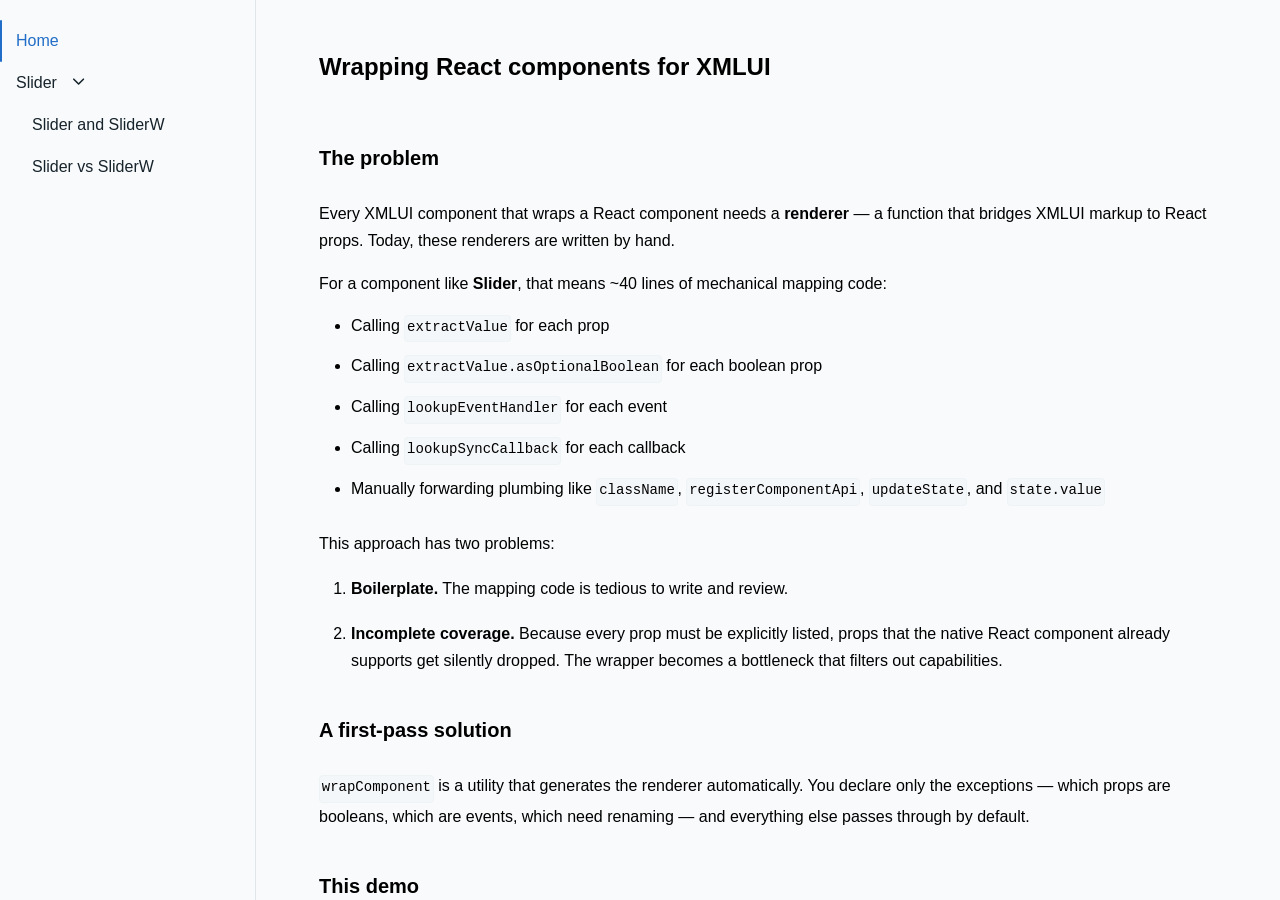
==== index.html @ 65c29f32 "initial" ====
<!DOCTYPE html>
<html lang="en">
<head>
  <meta charset="UTF-8" />
  <meta name="viewport" content="width=device-width, initial-scale=1.0" />
  <title>Slider vs SliderW — wrapComponent comparison</title>
  <script src="xmlui/xmlui-standalone.umd.js"></script>
</head>
<body>
</body>
</html>
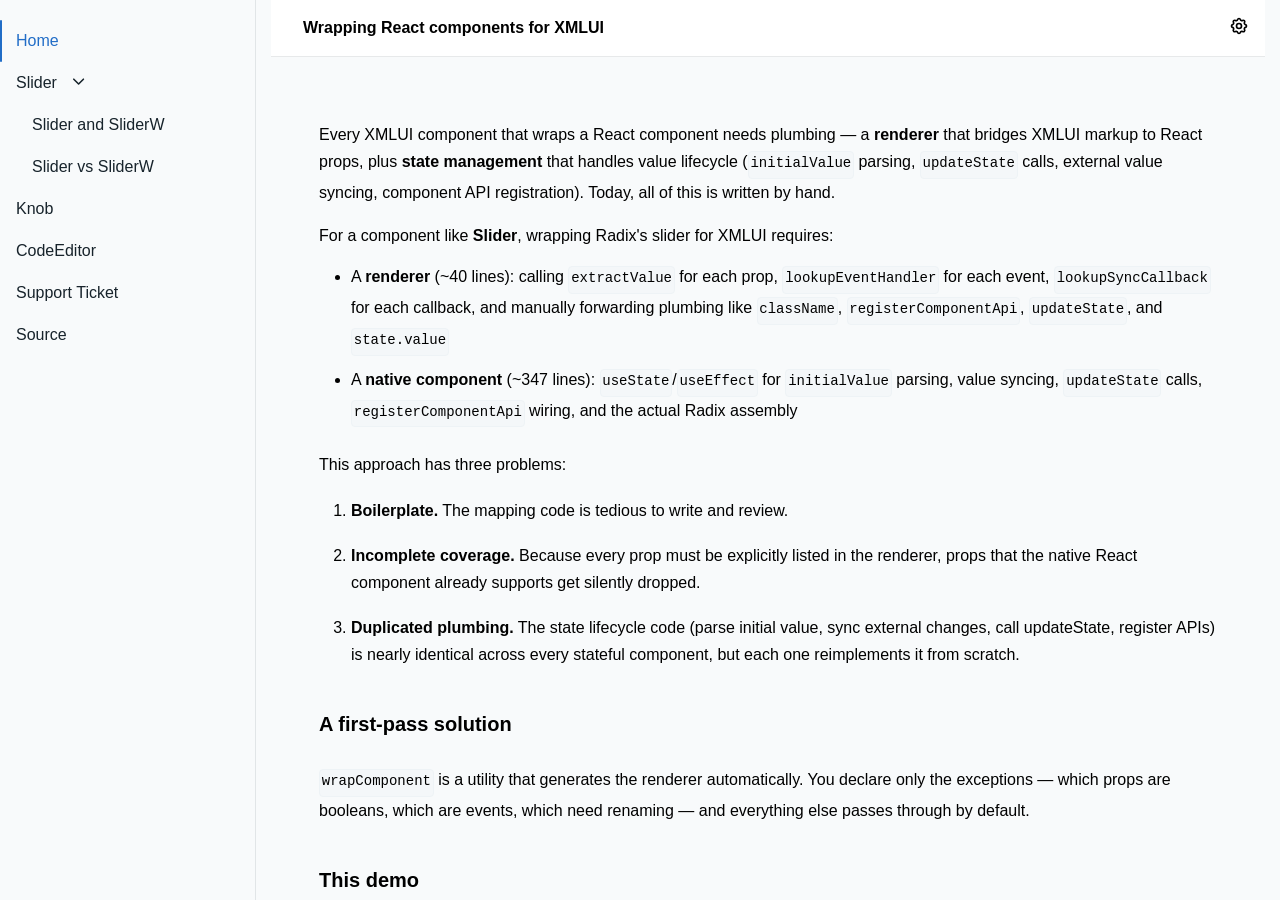
==== commit 0e8312b9: "Demos of  wrapping React components for XMLUI via wrapComponent/wrapCompound." ====
--- a/index.html
+++ b/index.html
@@ -3,7 +3,7 @@
 <head>
   <meta charset="UTF-8" />
   <meta name="viewport" content="width=device-width, initial-scale=1.0" />
-  <title>Slider vs SliderW — wrapComponent comparison</title>
+  <title>Wrapping React components for XMLUI</title>
   <script src="xmlui/xmlui-standalone.umd.js"></script>
 </head>
 <body>
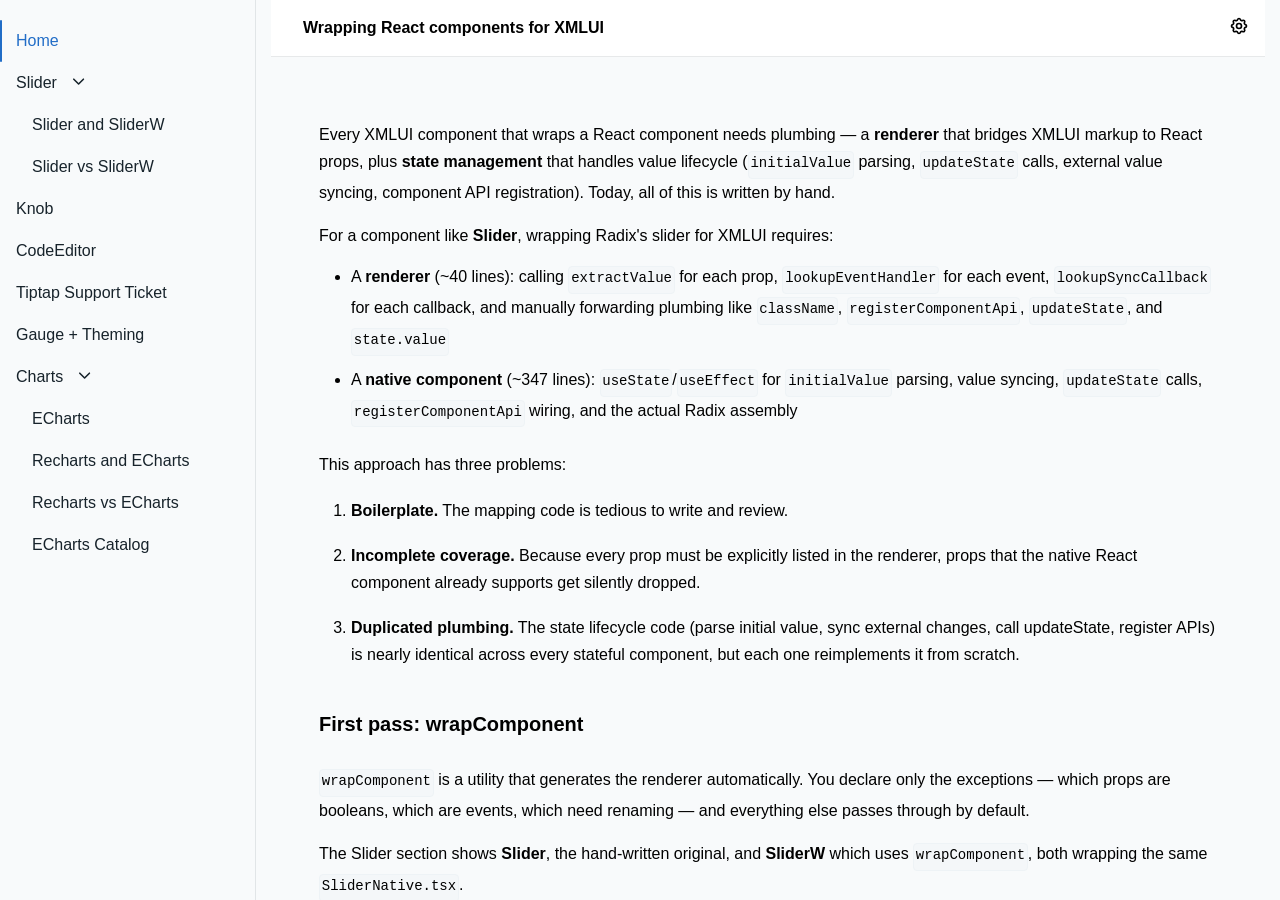
==== commit 69895ab5: "Fifth pass: native event capture and discovery - Add ECharts Catalog page with 20 chart types for ev" ====
--- a/index.html
+++ b/index.html
@@ -4,7 +4,7 @@
   <meta charset="UTF-8" />
   <meta name="viewport" content="width=device-width, initial-scale=1.0" />
   <title>Wrapping React components for XMLUI</title>
-  <script src="xmlui/xmlui-standalone.umd.js"></script>
+  <script>document.write('<script src="xmlui/xmlui-standalone.umd.js?t=' + Date.now() + '"><\/script>');</script>
 </head>
 <body>
 </body>
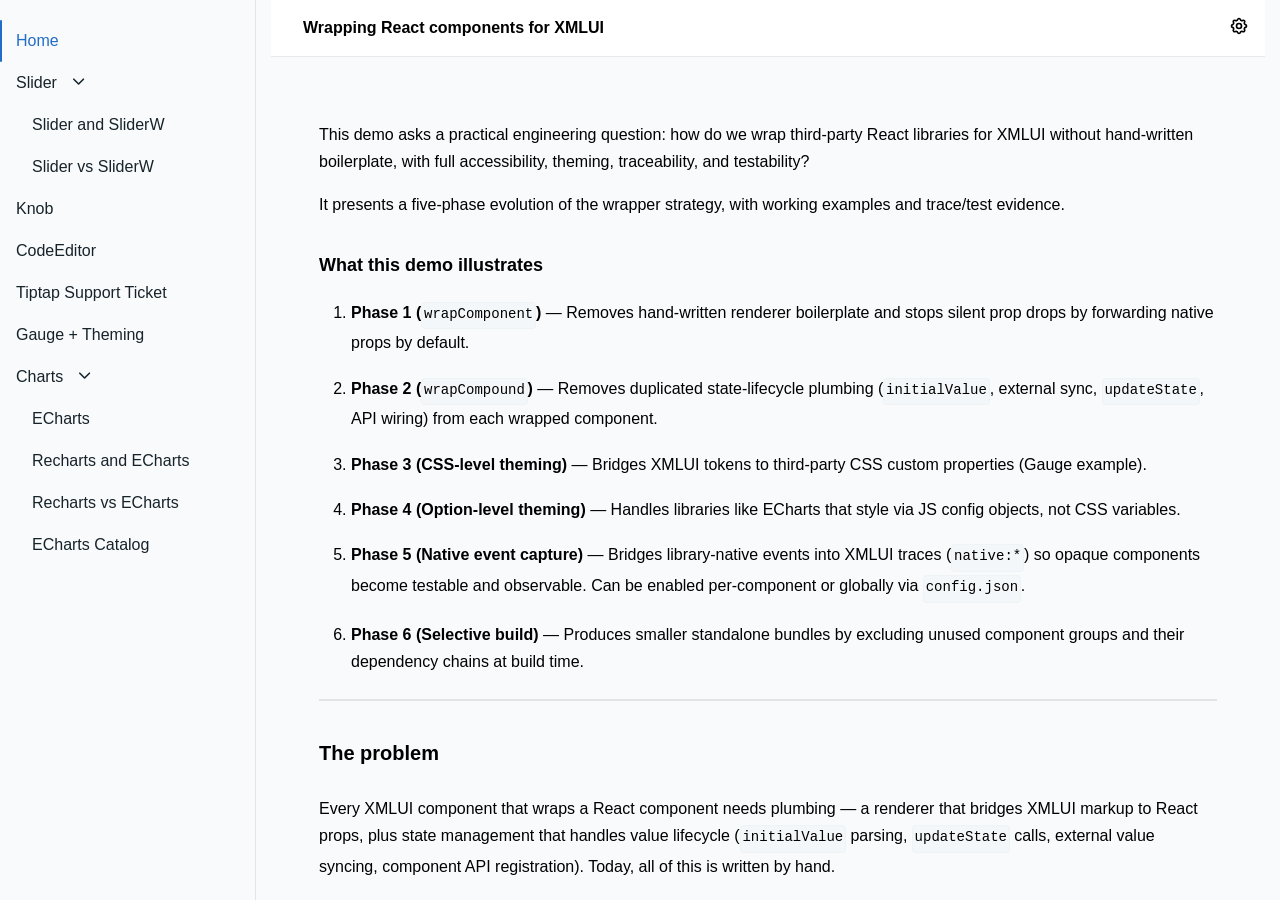
==== commit d382aa1b: "Update selective bundle and docs after CSS layer order fix - Rebuild selective bundle with CSS layer" ====
--- a/index.html
+++ b/index.html
@@ -4,7 +4,7 @@
   <meta charset="UTF-8" />
   <meta name="viewport" content="width=device-width, initial-scale=1.0" />
   <title>Wrapping React components for XMLUI</title>
-  <script>document.write('<script src="xmlui/xmlui-standalone.umd.js?t=' + Date.now() + '"><\/script>');</script>
+  <script src="xmlui/xmlui-standalone.umd.js"></script>
 </head>
 <body>
 </body>
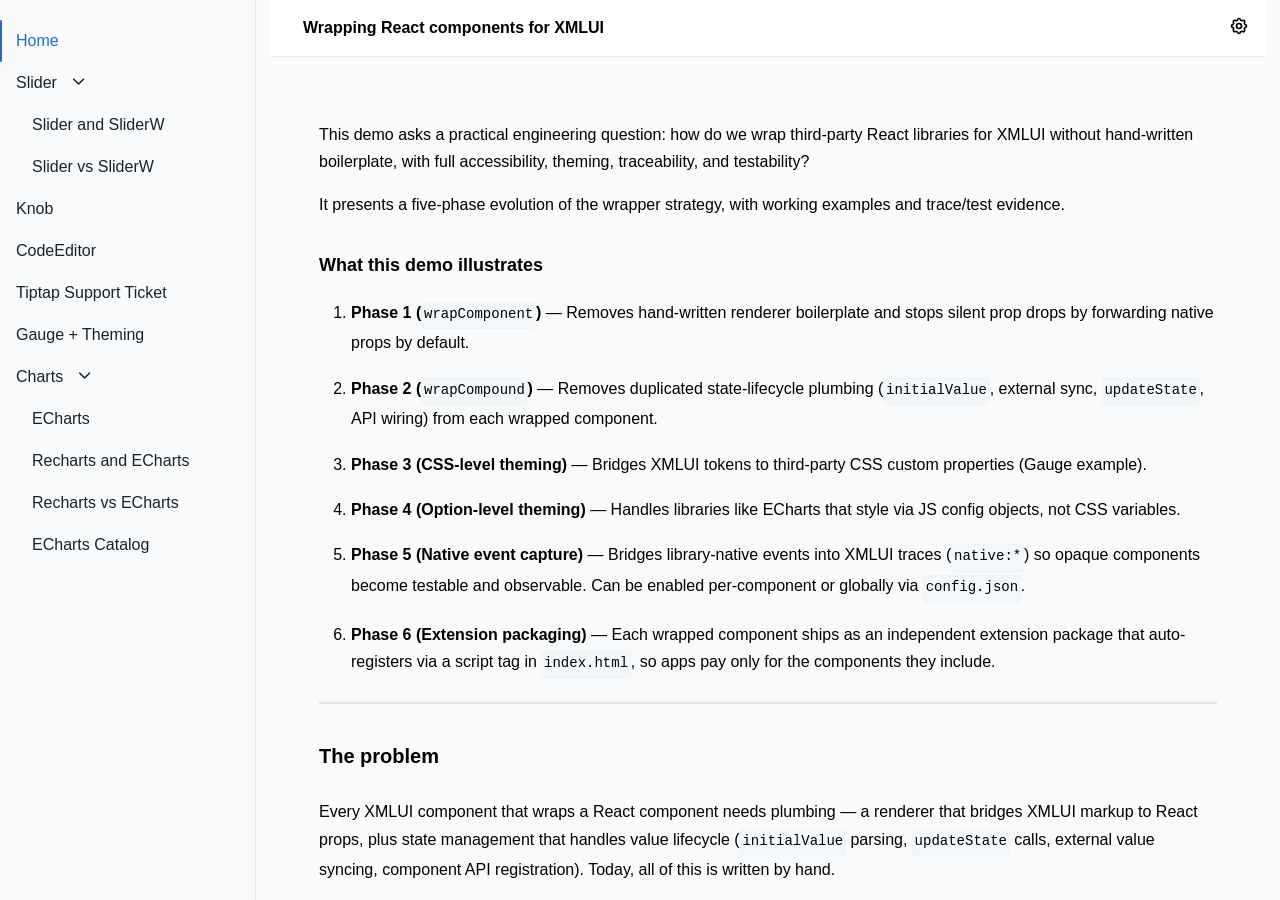
==== commit fd294b38: "Replace selective bundling with extension packaging Each wrapped component (EChart, Gauge, TiptapEdi" ====
--- a/index.html
+++ b/index.html
@@ -5,6 +5,12 @@
   <meta name="viewport" content="width=device-width, initial-scale=1.0" />
   <title>Wrapping React components for XMLUI</title>
   <script src="xmlui/xmlui-standalone.umd.js"></script>
+  <script src="xmlui/xmlui-echart.js"></script>
+  <script src="xmlui/xmlui-knob.js"></script>
+  <script src="xmlui/xmlui-code-editor.js"></script>
+  <script src="xmlui/xmlui-gauge.js"></script>
+  <script src="xmlui/xmlui-slider.js"></script>
+  <script src="xmlui/xmlui-tiptap-editor.js"></script>
 </head>
 <body>
 </body>
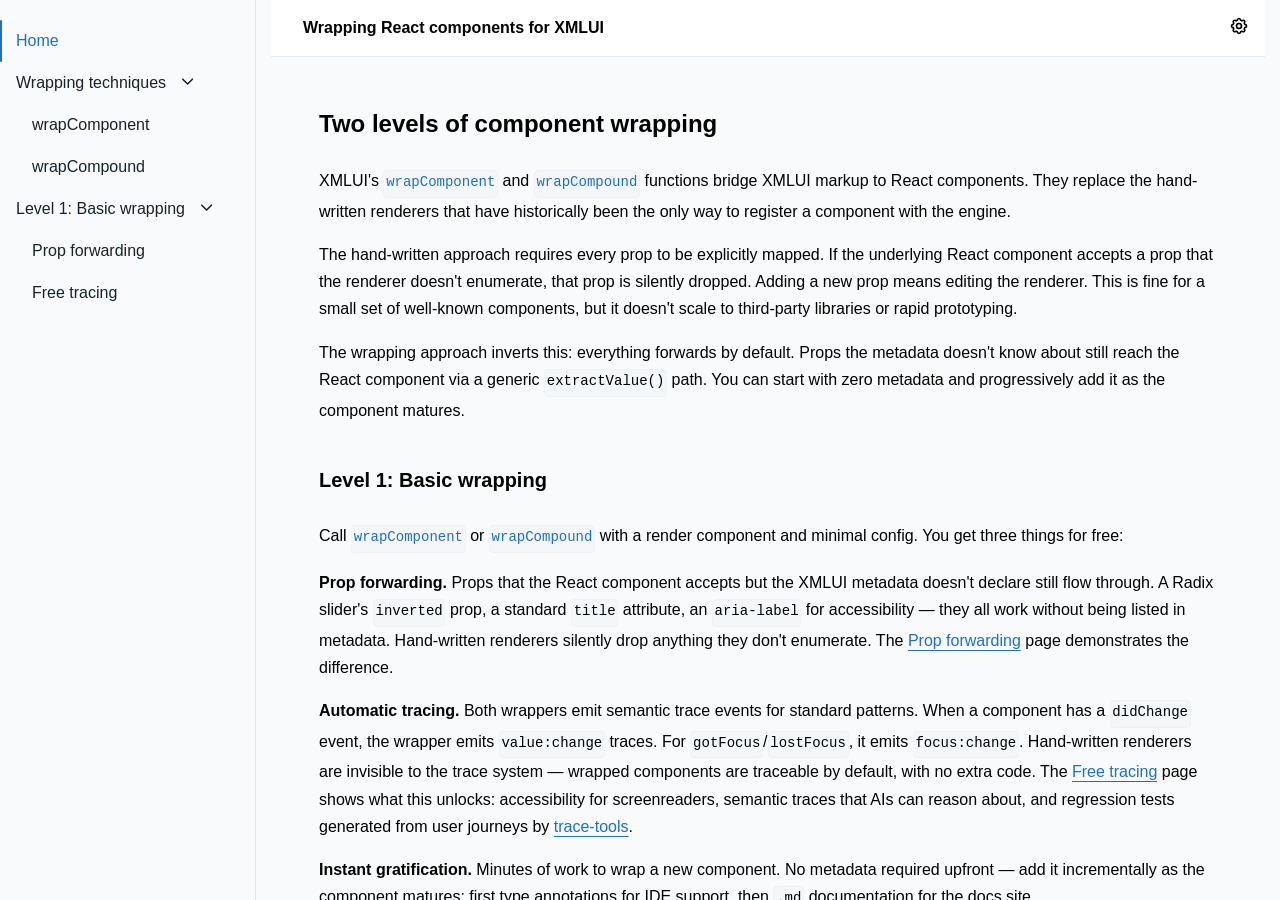
==== commit 3eb310af: "Add wrapping techniques pages, prop forwarding/tracing demos, SPA server Two-level narrative for wra" ====
--- a/index.html
+++ b/index.html
@@ -5,12 +5,7 @@
   <meta name="viewport" content="width=device-width, initial-scale=1.0" />
   <title>Wrapping React components for XMLUI</title>
   <script src="xmlui/xmlui-standalone.umd.js"></script>
-  <script src="xmlui/xmlui-echart.js"></script>
-  <script src="xmlui/xmlui-knob.js"></script>
-  <script src="xmlui/xmlui-code-editor.js"></script>
-  <script src="xmlui/xmlui-gauge.js"></script>
   <script src="xmlui/xmlui-slider.js"></script>
-  <script src="xmlui/xmlui-tiptap-editor.js"></script>
 </head>
 <body>
 </body>
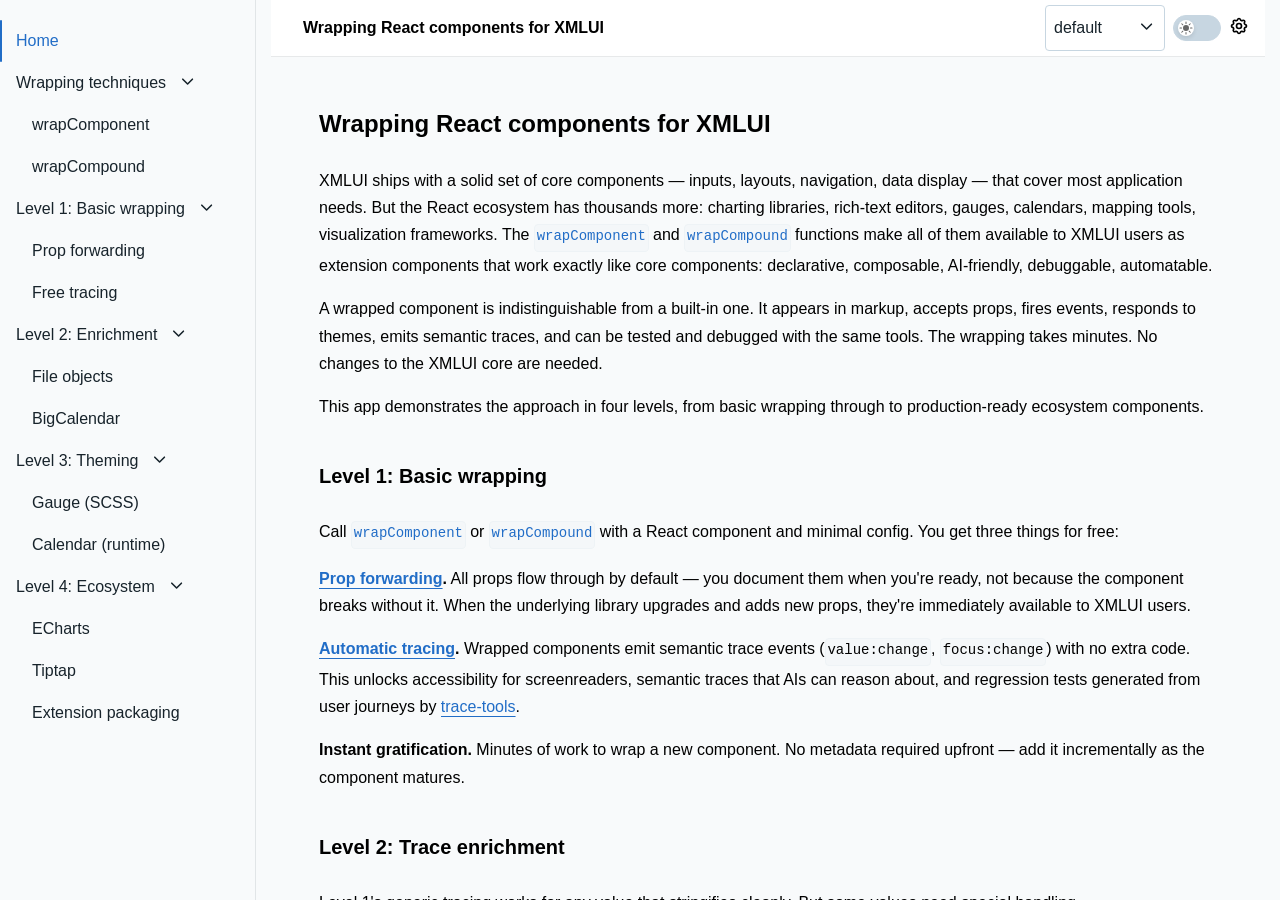
==== commit c35b41c8: "Add Level 2-4 pages: trace enrichment, theme bridging, ecosystem components - Level 2: FileInput tra" ====
--- a/index.html
+++ b/index.html
@@ -6,6 +6,13 @@
   <title>Wrapping React components for XMLUI</title>
   <script src="xmlui/xmlui-standalone.umd.js"></script>
   <script src="xmlui/xmlui-slider.js"></script>
+  <script src="xmlui/xmlui-calendar.js"></script>
+  <script src="xmlui/xmlui-gauge.js"></script>
+  <script src="xmlui/xmlui-echart.js"></script>
+  <script src="xmlui/xmlui-tiptap-editor.js"></script>
+  <link rel="stylesheet" href="xmlui/xmlui-calendar.css">
+  <link rel="stylesheet" href="xmlui/xmlui-gauge.css">
+  <link rel="stylesheet" href="xmlui/xmlui-echart.css">
 </head>
 <body>
 </body>
--- a/xmlui/xmlui-calendar.css
+++ b/xmlui/xmlui-calendar.css
@@ -0,0 +1 @@
+@charset "UTF-8";@layer components{._calendarContainer_1yqle_14{width:100%;max-width:100%}}.rbc-btn{color:inherit;font:inherit;margin:0}button.rbc-btn{overflow:visible;text-transform:none;-webkit-appearance:button;-moz-appearance:button;appearance:button;cursor:pointer}button[disabled].rbc-btn{cursor:not-allowed}button.rbc-input::-moz-focus-inner{border:0;padding:0}.rbc-calendar{-webkit-box-sizing:border-box;box-sizing:border-box;height:100%;display:-webkit-box;display:-ms-flexbox;display:flex;-webkit-box-orient:vertical;-webkit-box-direction:normal;-ms-flex-direction:column;flex-direction:column;-webkit-box-align:stretch;-ms-flex-align:stretch;align-items:stretch}.rbc-m-b-negative-3{margin-bottom:-3px}.rbc-h-full{height:100%}.rbc-calendar *,.rbc-calendar *:before,.rbc-calendar *:after{-webkit-box-sizing:inherit;box-sizing:inherit}.rbc-abs-full,.rbc-row-bg{overflow:hidden;position:absolute;inset:0}.rbc-ellipsis,.rbc-show-more,.rbc-row-segment .rbc-event-content,.rbc-event-label{display:block;overflow:hidden;text-overflow:ellipsis;white-space:nowrap}.rbc-rtl{direction:rtl}.rbc-off-range{color:#999}.rbc-off-range-bg{background:#e6e6e6}.rbc-header{overflow:hidden;-webkit-box-flex:1;-ms-flex:1 0 0%;flex:1 0 0%;text-overflow:ellipsis;white-space:nowrap;padding:0 3px;text-align:center;vertical-align:middle;font-weight:700;font-size:90%;min-height:0;border-bottom:1px solid #ddd}.rbc-header+.rbc-header{border-left:1px solid #ddd}.rbc-rtl .rbc-header+.rbc-header{border-left-width:0;border-right:1px solid #ddd}.rbc-header>a,.rbc-header>a:active,.rbc-header>a:visited{color:inherit;text-decoration:none}.rbc-button-link{color:inherit;background:none;margin:0;padding:0;border:none;cursor:pointer;-webkit-user-select:text;-moz-user-select:text;-ms-user-select:text;user-select:text}.rbc-row-content{position:relative;-moz-user-select:none;-ms-user-select:none;user-select:none;-webkit-user-select:none;z-index:4}.rbc-row-content-scrollable{display:-webkit-box;display:-ms-flexbox;display:flex;-webkit-box-orient:vertical;-webkit-box-direction:normal;-ms-flex-direction:column;flex-direction:column;height:100%}.rbc-row-content-scrollable .rbc-row-content-scroll-container{height:100%;overflow-y:scroll;-ms-overflow-style:none;scrollbar-width:none}.rbc-row-content-scrollable .rbc-row-content-scroll-container::-webkit-scrollbar{display:none}.rbc-today{background-color:#eaf6ff}.rbc-toolbar{display:-webkit-box;display:-ms-flexbox;display:flex;-ms-flex-wrap:wrap;flex-wrap:wrap;-webkit-box-pack:center;-ms-flex-pack:center;justify-content:center;-webkit-box-align:center;-ms-flex-align:center;align-items:center;margin-bottom:10px;font-size:16px}.rbc-toolbar .rbc-toolbar-label{-webkit-box-flex:1;-ms-flex-positive:1;flex-grow:1;padding:0 10px;text-align:center}.rbc-toolbar button{color:#373a3c;display:inline-block;margin:0;text-align:center;vertical-align:middle;background:none;background-image:none;border:1px solid #ccc;padding:.375rem 1rem;border-radius:4px;line-height:normal;white-space:nowrap}.rbc-toolbar button:active,.rbc-toolbar button.rbc-active{background-image:none;-webkit-box-shadow:inset 0 3px 5px rgba(0,0,0,.125);box-shadow:inset 0 3px 5px #00000020;background-color:#e6e6e6;border-color:#adadad}.rbc-toolbar button:active:hover,.rbc-toolbar button:active:focus,.rbc-toolbar button.rbc-active:hover,.rbc-toolbar button.rbc-active:focus{color:#373a3c;background-color:#d4d4d4;border-color:#8c8c8c}.rbc-toolbar button:focus{color:#373a3c;background-color:#e6e6e6;border-color:#adadad}.rbc-toolbar button:hover{color:#373a3c;cursor:pointer;background-color:#e6e6e6;border-color:#adadad}.rbc-btn-group{display:inline-block;white-space:nowrap}.rbc-btn-group>button:first-child:not(:last-child){border-top-right-radius:0;border-bottom-right-radius:0}.rbc-btn-group>button:last-child:not(:first-child){border-top-left-radius:0;border-bottom-left-radius:0}.rbc-rtl .rbc-btn-group>button:first-child:not(:last-child){border-radius:0 4px 4px 0}.rbc-rtl .rbc-btn-group>button:last-child:not(:first-child){border-radius:4px 0 0 4px}.rbc-btn-group>button:not(:first-child):not(:last-child){border-radius:0}.rbc-btn-group button+button{margin-left:-1px}.rbc-rtl .rbc-btn-group button+button{margin-left:0;margin-right:-1px}.rbc-btn-group+.rbc-btn-group,.rbc-btn-group+button{margin-left:10px}@media(max-width:767px){.rbc-toolbar{-webkit-box-orient:vertical;-webkit-box-direction:normal;-ms-flex-direction:column;flex-direction:column}}.rbc-event,.rbc-day-slot .rbc-background-event{border:none;-webkit-box-sizing:border-box;box-sizing:border-box;-webkit-box-shadow:none;box-shadow:none;margin:0;padding:2px 5px;background-color:#3174ad;border-radius:5px;color:#fff;cursor:pointer;width:100%;text-align:left}.rbc-slot-selecting .rbc-event,.rbc-slot-selecting .rbc-day-slot .rbc-background-event,.rbc-day-slot .rbc-slot-selecting .rbc-background-event{cursor:inherit;pointer-events:none}.rbc-event.rbc-selected,.rbc-day-slot .rbc-selected.rbc-background-event{background-color:#265985}.rbc-event:focus,.rbc-day-slot .rbc-background-event:focus{outline:5px auto #3b99fc}.rbc-event-label{font-size:80%}.rbc-event-overlaps{-webkit-box-shadow:-1px 1px 5px 0px rgba(51,51,51,.5);box-shadow:-1px 1px 5px #33333380}.rbc-event-continues-prior{border-top-left-radius:0;border-bottom-left-radius:0}.rbc-event-continues-after{border-top-right-radius:0;border-bottom-right-radius:0}.rbc-event-continues-earlier{border-top-left-radius:0;border-top-right-radius:0}.rbc-event-continues-later{border-bottom-left-radius:0;border-bottom-right-radius:0}.rbc-row{display:-webkit-box;display:-ms-flexbox;display:flex;-webkit-box-orient:horizontal;-webkit-box-direction:normal;-ms-flex-direction:row;flex-direction:row}.rbc-row-segment{padding:0 1px 1px}.rbc-selected-cell{background-color:#0000001a}.rbc-show-more{background-color:#ffffff4d;z-index:4;font-weight:700;font-size:85%;height:auto;line-height:normal;color:#3174ad}.rbc-show-more:hover,.rbc-show-more:focus{color:#265985}.rbc-month-view{position:relative;border:1px solid #ddd;display:-webkit-box;display:-ms-flexbox;display:flex;-webkit-box-orient:vertical;-webkit-box-direction:normal;-ms-flex-direction:column;flex-direction:column;-webkit-box-flex:1;-ms-flex:1 0 0px;flex:1 0 0;width:100%;-moz-user-select:none;-ms-user-select:none;user-select:none;-webkit-user-select:none;height:100%}.rbc-month-header{display:-webkit-box;display:-ms-flexbox;display:flex;-webkit-box-orient:horizontal;-webkit-box-direction:normal;-ms-flex-direction:row;flex-direction:row}.rbc-month-row{display:-webkit-box;display:-ms-flexbox;display:flex;position:relative;-webkit-box-orient:vertical;-webkit-box-direction:normal;-ms-flex-direction:column;flex-direction:column;-webkit-box-flex:1;-ms-flex:1 0 0px;flex:1 0 0;-ms-flex-preferred-size:0px;flex-basis:0px;overflow:hidden;height:100%}.rbc-month-row+.rbc-month-row{border-top:1px solid #ddd}.rbc-date-cell{-webkit-box-flex:1;-ms-flex:1 1 0px;flex:1 1 0;min-width:0;padding-right:5px;text-align:right}.rbc-date-cell.rbc-now{font-weight:700}.rbc-date-cell>a,.rbc-date-cell>a:active,.rbc-date-cell>a:visited{color:inherit;text-decoration:none}.rbc-row-bg{display:-webkit-box;display:-ms-flexbox;display:flex;-webkit-box-orient:horizontal;-webkit-box-direction:normal;-ms-flex-direction:row;flex-direction:row;-webkit-box-flex:1;-ms-flex:1 0 0px;flex:1 0 0;overflow:hidden;right:1px}.rbc-day-bg{-webkit-box-flex:1;-ms-flex:1 0 0%;flex:1 0 0%}.rbc-day-bg+.rbc-day-bg{border-left:1px solid #ddd}.rbc-rtl .rbc-day-bg+.rbc-day-bg{border-left-width:0;border-right:1px solid #ddd}.rbc-overlay{position:absolute;z-index:5;border:1px solid #e5e5e5;background-color:#fff;-webkit-box-shadow:0 5px 15px rgba(0,0,0,.25);box-shadow:0 5px 15px #00000040;padding:10px}.rbc-overlay>*+*{margin-top:1px}.rbc-overlay-header{border-bottom:1px solid #e5e5e5;margin:-10px -10px 5px;padding:2px 10px}.rbc-agenda-view{display:-webkit-box;display:-ms-flexbox;display:flex;-webkit-box-orient:vertical;-webkit-box-direction:normal;-ms-flex-direction:column;flex-direction:column;-webkit-box-flex:1;-ms-flex:1 0 0px;flex:1 0 0;overflow:auto}.rbc-agenda-view table.rbc-agenda-table{width:100%;border:1px solid #ddd;border-spacing:0;border-collapse:collapse}.rbc-agenda-view table.rbc-agenda-table tbody>tr>td{padding:5px 10px;vertical-align:top}.rbc-agenda-view table.rbc-agenda-table .rbc-agenda-time-cell{padding-left:15px;padding-right:15px;text-transform:lowercase}.rbc-agenda-view table.rbc-agenda-table tbody>tr>td+td{border-left:1px solid #ddd}.rbc-rtl .rbc-agenda-view table.rbc-agenda-table tbody>tr>td+td{border-left-width:0;border-right:1px solid #ddd}.rbc-agenda-view table.rbc-agenda-table tbody>tr+tr{border-top:1px solid #ddd}.rbc-agenda-view table.rbc-agenda-table thead>tr>th{padding:3px 5px;text-align:left;border-bottom:1px solid #ddd}.rbc-rtl .rbc-agenda-view table.rbc-agenda-table thead>tr>th{text-align:right}.rbc-agenda-time-cell{text-transform:lowercase}.rbc-agenda-time-cell .rbc-continues-after:after{content:" »"}.rbc-agenda-time-cell .rbc-continues-prior:before{content:"« "}.rbc-agenda-date-cell,.rbc-agenda-time-cell{white-space:nowrap}.rbc-agenda-event-cell{width:100%}.rbc-time-column{display:-webkit-box;display:-ms-flexbox;display:flex;-webkit-box-orient:vertical;-webkit-box-direction:normal;-ms-flex-direction:column;flex-direction:column;min-height:100%}.rbc-time-column .rbc-timeslot-group{-webkit-box-flex:1;-ms-flex:1;flex:1}.rbc-timeslot-group{border-bottom:1px solid #ddd;min-height:40px;display:-webkit-box;display:-ms-flexbox;display:flex;-webkit-box-orient:vertical;-webkit-box-direction:normal;-ms-flex-flow:column nowrap;flex-flow:column nowrap}.rbc-time-gutter,.rbc-header-gutter{-webkit-box-flex:0;-ms-flex:none;flex:none}.rbc-label{padding:0 5px}.rbc-day-slot{position:relative}.rbc-day-slot .rbc-events-container{inset:0;position:absolute;margin-right:10px}.rbc-day-slot .rbc-events-container.rbc-rtl{left:10px;right:0}.rbc-day-slot .rbc-event,.rbc-day-slot .rbc-background-event{border:1px solid #265985;display:-webkit-box;display:-ms-flexbox;display:flex;max-height:100%;min-height:20px;-webkit-box-orient:vertical;-webkit-box-direction:normal;-ms-flex-flow:column wrap;flex-flow:column wrap;-webkit-box-align:start;-ms-flex-align:start;align-items:flex-start;overflow:hidden;position:absolute}.rbc-day-slot .rbc-background-event{opacity:.75}.rbc-day-slot .rbc-event-label{-webkit-box-flex:0;-ms-flex:none;flex:none;padding-right:5px;width:auto}.rbc-day-slot .rbc-event-content{width:100%;-webkit-box-flex:1;-ms-flex:1 1 0px;flex:1 1 0;word-wrap:break-word;line-height:1;height:100%;min-height:1em}.rbc-day-slot .rbc-time-slot{border-top:1px solid #f7f7f7}.rbc-time-view-resources .rbc-time-gutter,.rbc-time-view-resources .rbc-time-header-gutter{position:sticky;left:0;background-color:#fff;border-right:1px solid #ddd;z-index:10;margin-right:-1px}.rbc-time-view-resources .rbc-time-header{overflow:hidden}.rbc-time-view-resources .rbc-time-header-content{min-width:auto;-webkit-box-flex:1;-ms-flex:1 0 0px;flex:1 0 0;-ms-flex-preferred-size:0px;flex-basis:0px}.rbc-time-view-resources .rbc-time-header-cell-single-day{display:none}.rbc-time-view-resources .rbc-day-slot{min-width:140px}.rbc-time-view-resources .rbc-header,.rbc-time-view-resources .rbc-day-bg{width:140px;-webkit-box-flex:1;-ms-flex:1 1 0px;flex:1 1 0;-ms-flex-preferred-size:0 px;flex-basis:0 px}.rbc-time-header-content+.rbc-time-header-content{margin-left:-1px}.rbc-time-slot{-webkit-box-flex:1;-ms-flex:1 0 0px;flex:1 0 0}.rbc-time-slot.rbc-now{font-weight:700}.rbc-day-header{text-align:center}.rbc-slot-selection{z-index:10;position:absolute;background-color:#00000080;color:#fff;font-size:75%;width:100%;padding:3px}.rbc-slot-selecting{cursor:move}.rbc-time-view{display:-webkit-box;display:-ms-flexbox;display:flex;-webkit-box-orient:vertical;-webkit-box-direction:normal;-ms-flex-direction:column;flex-direction:column;-webkit-box-flex:1;-ms-flex:1;flex:1;width:100%;border:1px solid #ddd;min-height:0}.rbc-time-view .rbc-time-gutter{white-space:nowrap;text-align:right}.rbc-time-view .rbc-allday-cell{-webkit-box-sizing:content-box;box-sizing:content-box;width:100%;height:100%;position:relative}.rbc-time-view .rbc-allday-cell+.rbc-allday-cell{border-left:1px solid #ddd}.rbc-time-view .rbc-allday-events{position:relative;z-index:4}.rbc-time-view .rbc-row{-webkit-box-sizing:border-box;box-sizing:border-box;min-height:20px}.rbc-time-header{display:-webkit-box;display:-ms-flexbox;display:flex;-webkit-box-flex:0;-ms-flex:0 0 auto;flex:0 0 auto;-webkit-box-orient:horizontal;-webkit-box-direction:normal;-ms-flex-direction:row;flex-direction:row}.rbc-time-header.rbc-overflowing{border-right:1px solid #ddd}.rbc-rtl .rbc-time-header.rbc-overflowing{border-right-width:0;border-left:1px solid #ddd}.rbc-time-header>.rbc-row:first-child{border-bottom:1px solid #ddd}.rbc-time-header>.rbc-row.rbc-row-resource{border-bottom:1px solid #ddd}.rbc-time-header-cell-single-day{display:none}.rbc-time-header-content{-webkit-box-flex:1;-ms-flex:1;flex:1;display:-webkit-box;display:-ms-flexbox;display:flex;min-width:0;-webkit-box-orient:vertical;-webkit-box-direction:normal;-ms-flex-direction:column;flex-direction:column;border-left:1px solid #ddd}.rbc-rtl .rbc-time-header-content{border-left-width:0;border-right:1px solid #ddd}.rbc-time-header-content>.rbc-row.rbc-row-resource{border-bottom:1px solid #ddd;-ms-flex-negative:0;flex-shrink:0}.rbc-time-content{display:-webkit-box;display:-ms-flexbox;display:flex;-webkit-box-flex:1;-ms-flex:1 0 0%;flex:1 0 0%;-webkit-box-align:start;-ms-flex-align:start;align-items:flex-start;width:100%;border-top:2px solid #ddd;overflow-y:auto;position:relative}.rbc-time-content>.rbc-time-gutter{-webkit-box-flex:0;-ms-flex:none;flex:none}.rbc-time-content>*+*>*{border-left:1px solid #ddd}.rbc-rtl .rbc-time-content>*+*>*{border-left-width:0;border-right:1px solid #ddd}.rbc-time-content>.rbc-day-slot{width:100%;-moz-user-select:none;-ms-user-select:none;user-select:none;-webkit-user-select:none}.rbc-current-time-indicator{position:absolute;z-index:3;left:0;right:0;height:1px;background-color:#74ad31;pointer-events:none}.rbc-resource-grouping.rbc-time-header-content{display:-webkit-box;display:-ms-flexbox;display:flex;-webkit-box-orient:vertical;-webkit-box-direction:normal;-ms-flex-direction:column;flex-direction:column}.rbc-resource-grouping .rbc-row .rbc-header{width:141px}
--- a/xmlui/xmlui-gauge.css
+++ b/xmlui/xmlui-gauge.css
@@ -0,0 +1 @@
+:root{--smart-primary-rgb:0,92,153;--smart-primary:rgb(var(--smart-primary-rgb));--smart-primary-color:#ffffff;--smart-secondary-rgb:45,45,48;--smart-secondary:rgb(var(--smart-secondary-rgb));--smart-secondary-color:#ffffff;--smart-error-rgb:176,0,32;--smart-error:rgb(var(--smart-error-rgb));--smart-error-color:#ffffff;--smart-success-rgb:139,195,74;--smart-success:rgb(var(--smart-success-rgb));--smart-success-color:#ffffff;--smart-info-rgb:92,192,222;--smart-info:rgb(var(--smart-info-rgb));--smart-info-color:#fff;--smart-warning-rgb:240,173,78;--smart-warning:rgb(var(--smart-warning-rgb));--smart-warning-color:#fff;--smart-light-rgb:255,255,255;--smart-light:rgb(var(--smart-light-rgb));--smart-light-color:#222222;--smart-dark-rgb:34,34,34;--smart-dark:rgb(var(--smart-dark-rgb));--smart-dark-color:#ffffff;--smart-background:#fefefe;--smart-background-color:#5A5A5A;--smart-surface:#F5F5F5;--smart-surface-color:#323232;--smart-disabled:#CCCCCC;--smart-disabled-color:#555;--smart-ui-state-hover:#ebebeb;--smart-ui-state-color-hover:#333;--smart-ui-state-border-hover:var(--smart-ui-state-hover);--smart-ui-state-active:var(--smart-primary);--smart-ui-state-color-active:var(--smart-primary-color);--smart-ui-state-border-active:var(--smart-primary);--smart-ui-state-focus:#e2e0e0;--smart-ui-state-color-focus:#333;--smart-ui-state-border-focus:var(--smart-ui-state-focus);--smart-ui-state-selected:rgba(var(--smart-primary-rgb), .1);--smart-ui-state-color-selected:var(--smart-primary);--smart-ui-state-border-selected:rgba(var(--smart-primary-rgb), .1);--smart-item-border-width:1px;--smart-item-border-radius:var(--smart-border-radius);--smart-item-border-top-left-radius:var(--smart-border-radius);--smart-item-border-top-right-radius:var(--smart-border-radius);--smart-item-border-bottom-left-radius:var(--smart-border-radius);--smart-item-border-bottom-right-radius:var(--smart-border-radius);--smart-font-size:14px;--smart-font-weight:inherit;--smart-font-style:inherit;--smart-font-family:Roboto,"Helvetica Neue",sans-serif;--smart-font-family-icon:smart-icons;--smart-font-family-icon-src:local("./font/smart-icons"),url([data-uri]) format("woff2"),url([data-uri]) format("woff"),url([data-uri]) format("truetype"),url([data-uri]) format("embedded-opentype");--smart-border-width:1px;--smart-border-radius:4px;--smart-border-top-left-radius:var(--smart-border-radius);--smart-border-top-right-radius:var(--smart-border-radius);--smart-border-bottom-left-radius:var(--smart-border-radius);--smart-border-bottom-right-radius:var(--smart-border-radius);--smart-border:#E0E0E0;--smart-border-rgb:244,224,224;--smart-outline:#b2b2b2;--smart-editor-selection:var(--smart-primary);--smart-editor-selection-color:var(--smart-primary-color);--smart-alternation-index0-color:var(--smart-surface-color);--smart-alternation-index0-border:var(--smart-surface);--smart-alternation-index0-background:var(--smart-surface);--smart-alternation-index1-color:#111;--smart-alternation-index1-border:#9BBB59;--smart-alternation-index1-background:#9BBB59;--smart-alternation-index2-color:#fff;--smart-alternation-index2-border:#FC3752;--smart-alternation-index2-background:#FC3752;--smart-tick-color:var(--smart-border);--smart-tick-label-color:var(--smart-background-color);--smart-box-height:450px;--smart-box-width:450px;--smart-bar-height:48px;--smart-bar-width:400px;--smart-editor-height:30px;--smart-editor-width:250px;--smart-editor-drop-down-width:300px;--smart-editor-drop-down-height:400px;--smart-editor-drop-down-padding-size:3px;--smart-editor-drop-down-max-width:800px;--smart-editor-drop-down-min-width:100px;--smart-editor-drop-down-max-height:400px;--smart-editor-drop-down-min-height:50px;--smart-editor-drop-down-resize-bar-height:15px;--smart-editor-drop-down-vertical-offset:5px;--smart-editor-drop-down-z-index:9999;--smart-editor-label-padding:4px;--smart-editor-addon-width:27px;--smart-column-icon-size:30px;--smart-icon-table:"";--smart-icon-star:"";--smart-icon-star-empty:"";--smart-icon-plus:"";--smart-icon-minus:"";--smart-icon-attention-circled:"";--smart-icon-align-left:"";--smart-icon-align-right:"";--smart-icon-align-center:"";--smart-icon-align-justify:"";--smart-icon-reload:"";--smart-icon-cloud:"";--smart-icon-cancel:"";--smart-icon-close:"";--smart-icon-cancel-circled:"";--smart-icon-cancel-alt:"";--smart-icon-arrow-alt:"";--smart-icon-plus-circled:"";--smart-icon-power:"";--smart-icon-minus-circled:"";--smart-icon-arrow-up-alt:"";--smart-icon-radio:"";--smart-icon-refresh:"";--smart-icon-chart:"";--smart-icon-check-squared:"";--smart-icon-resize-full:"";--smart-icon-resize-small:"";--smart-icon-resize-vertical:"";--smart-icon-resize-horizontal:"";--smart-icon-lock:"";--smart-icon-sort:"";--smart-icon-delete:"";--smart-icon-search:"";--smart-icon-calendar:"";--smart-icon-edit:"";--smart-icon-popup:"";--smart-icon-lock-open:"";--smart-icon-add-filter:"";--smart-icon-block:"";--smart-icon-settings:"";--smart-icon-duplicate:"";--smart-icon-copy-record:"";--smart-icon-download-alt:"";--smart-icon-clock:"";--smart-icon-attention:"";--smart-icon-help-circled:"";--smart-icon-mail:"";--smart-icon-up:"";--smart-icon-first-page:"";--smart-icon-arrow-down:"";--smart-icon-arrow-left:"";--smart-icon-arrow-right:"";--smart-icon-arrow-up:"";--smart-icon-arrow-down-filled:"";--smart-icon-arrow-left-filled:"";--smart-icon-arrow-right-filled:"";--smart-icon-arrow-up-filled:"";--smart-icon-last-page:"";--smart-icon-more-horiz:"";--smart-icon-skip-next:"";--smart-icon-check:"";--smart-icon-mode-edit:"";--smart-icon-replay:"";--smart-icon-visibility:"";--smart-icon-visibility-off:"";--smart-icon-link:"";--smart-icon-unlink:"";--smart-icon-link-ext:"";--smart-icon-check-empty:"";--smart-icon-filter:"";--smart-icon-resize-full-alt:"";--smart-icon-menu:"";--smart-icon-sort-1:"";--smart-icon-paste:"";--smart-icon-circle-empty:"";--smart-icon-circle:"";--smart-icon-ellipsis:"";--smart-icon-minus-squared:"";--smart-icon-ok-squared:"";--smart-icon-sort-name-up:"";--smart-icon-sort-name-down:"";--smart-icon-sort-alt-up:"";--smart-icon-sort-alt-down:"";--smart-icon-sort-number-up:"";--smart-icon-sort-number-down:"";--smart-icon-dot-circled:"";--smart-icon-toggle-off:"";--smart-icon-toggle-on:"";--smart-icon-group:"";--smart-icon-ungroup:"";--smart-icon-window-maximize:"";--smart-icon-window-minimize:"";--smart-icon-window-restore:"";--smart-icon-window-pin-alt:"";--smart-icon-window-pin:"";--smart-icon-docs:"";--smart-icon-pdf:"";--smart-icon-excel:"";--smart-icon-word:"";--smart-icon-archive:"";--smart-icon-file:"";--smart-icon-powerpoint:"";--smart-icon-text:"";--smart-icon-math:"";--smart-icon-spin:"";--smart-icon-user:"";--smart-icon-font:"";--smart-icon-fontsize:"";--smart-icon-contains:"";--smart-icon-starts_with:"";--smart-icon-ends_with:"";--smart-icon-does_not_contain:"";--smart-icon-equals:"";--smart-icon-greater-than:"";--smart-icon-greater-than-equal:"";--smart-icon-less-than:"";--smart-icon-less-than-equal:"";--smart-icon-not-equal:"";--smart-icon-percentage:"";--smart-icon-grip-vertical:"";--smart-icon-between:"";--smart-icon-bold:"";--smart-icon-italic:"";--smart-icon-underline:"";--smart-icon-strike-through:"";--smart-icon-list-ordered:"";--smart-icon-list-unordered:"";--smart-icon-list-check:"";--smart-icon-subscript:"";--smart-icon-superscript:"";--smart-icon-color-background:"";--smart-icon-indent-right:"";--smart-icon-indent-left:"";--smart-icon-image:"";--smart-icon-case-lower:"aa";--smart-icon-case-upper:"AA";--smart-icon-print:"";--smart-icon-format-clear:"T";--smart-icon-source-code:"";--smart-icon-split-mode:"";--smart-icon-cut:"";--smart-icon-video:"";--smart-icon-video-camera:"";--smart-icon-bell:"";--smart-icon-header:"";--smart-icon-row:"";--smart-icon-row-before:"";--smart-icon-row-after:"";--smart-icon-row-delete:var(--smart-icon-cancel-circled);--smart-icon-column:"";--smart-icon-column-left:"";--smart-icon-column-right:"";--smart-icon-column-delete:var(--smart-icon-cancel-circled);--smart-icon-vertical-align:"";--smart-icon-styles:"";--smart-icon-comment:"";--smart-icon-card:"";--smart-icon-tasks:"";--smart-icon-phone:"";--smart-icon-kanban:"";--smart-icon-table-alt:"";--smart-icon-zoom-in:"";--smart-icon-zoom-out:"";--smart-icon-move:"";--smart-icon-home:"";--smart-icon-history:"";--smart-icon-kanban-alt:"";--smart-icon-card-alt:"";--smart-icon-grid-alt:"";--smart-icon-timeline:"";--smart-icon-scheduler:"";--smart-icon-like:"";--smart-accordion-animation-duration:225ms;--smart-accordion-default-width:var(--smart-box-width);--smart-accordion-default-height:var(--smart-box-height);--smart-accordion-expanded-content-height:0px;--smart-accordion-expanded-content-local-height:0px;--smart-accordion-item-header-height:var(--smart-bar-height);--smart-accordion-item-expanded-offset:20px;--smart-array-default-width:var(--smart-box-width);--smart-array-default-height:var(--smart-box-height);--smart-array-element-gap:3px;--smart-breadcrumb-default-width:400px;--smart-breadcrumb-default-height:auto;--smart-breadcrumb-padding:10px;--smart-breadcrumb-drop-down-width:var(--smart-editor-drop-down-width);--smart-breadcrumb-item-height:40px;--smart-breadcrumb-horizontal-offset:10px;--smart-button-text-transform:uppercase;--smart-button-padding:8px 16px;--smart-button-large-padding:10px 16px;--smart-button-large-font-size:18px;--smart-button-small-padding:5px 10px;--smart-button-small-font-size:12px;--smart-button-very-small-padding:3px 5px;--smart-button-very-small-font-size:10px;--smart-button-flat-color:var(--smart-background-color);--smart-button-outlined-color:var(--smart-background-color);--smart-button-outlined-border:var(--smart-border);--smart-button-group-default-width:auto;--smart-button-group-default-height:auto;--smart-calendar-header-height:calc(.75 * var(--smart-bar-height));--smart-calendar-footer-height:calc(.75 * var(--smart-bar-height));--smart-calendar-title-height:calc(1.25 * var(--smart-bar-height));--smart-calendar-cell-size:30px;--smart-calendar-cell-spacing:4px;--smart-calendar-default-width:calc(50px + var(--smart-calendar-cell-spacing) + 7 * (var(--smart-calendar-cell-spacing) + var(--smart-calendar-cell-size)));--smart-calendar-default-height:calc(var(--smart-calendar-cell-spacing) + 7 * (var(--smart-calendar-cell-spacing) + var(--smart-calendar-cell-size)) + var(--smart-calendar-header-height));--smart-calendar-title-text-transform:initial;--smart-calendar-week-title-text-transform:uppercase;--smart-calendar-header-text-transform:uppercase;--smart-calendar-footer-text-transform:uppercase;--smart-calendar-cell-border-top-right-radius:15px;--smart-calendar-cell-border-top-left-radius:15px;--smart-calendar-cell-border-bottom-left-radius:15px;--smart-calendar-cell-border-bottom-right-radius:15px;--smart-calendar-title-padding:10px;--smart-calendar-important-date-background:var(--smart-ui-state-hover);--smart-calendar-important-date-color:var(--smart-ui-state-color-hover);--smart-calendar-important-date-border-color:var(--smart-ui-state-border-hover);--smart-calendar-navigation-button-size:30px;--smart-card-view-default-width:1200px;--smart-card-view-default-height:800px;--smart-card-view-header-height:30px;--smart-card-view-cover-height:var(--smart-carousel-default-height);--smart-card-view-vertical-offset:15px;--smart-card-view-column-min-width:250px;--smart-card-view-gap:10px;--smart-card-view-add-new-button-size:60px;--smart-carousel-default-width:600px;--smart-carousel-default-height:200px;--smart-carousel-3d-mode-slide-width:400px;--smart-carousel-3d-mode-slide-height:400px;--smart-carousel-multiple-mode-slide-width:200px;--smart-chart-default-width:850px;--smart-chart-default-height:500px;--smart-check-box-default-size:calc(1px + 1/2 * var(--smart-editor-height));--smart-color-panel-default-width:auto;--smart-color-panel-default-height:auto;--smart-color-panel-palette-size:300px;--smart-color-panel-grid-mode-item-size:20px;--smart-color-panel-grid-mode-column-count:8;--smart-color-panel-grid-mode-columns-gap:1px;--smart-color-panel-brightness:0;--smart-color-panel-default-mode-sections-gap:8px;--smart-color-panel-palette-width:var(--smart-color-panel-palette-size);--smart-color-panel-palette-height:var(--smart-color-panel-palette-size);--smart-color-panel-alpha-channel-color:white;--smart-color-picker-default-width:var(--smart-editor-width);--smart-color-picker-default-height:var(--smart-editor-height);--smart-color-picker-drop-down-width:auto;--smart-color-picker-drop-down-height:auto;--smart-combo-box-default-width:var(--smart-editor-width);--smart-combo-box-default-height:var(--smart-editor-height);--smart-combo-box-drop-down-width:auto;--smart-combo-box-drop-down-height:auto;--smart-chip-default-height:var(--smart-editor-height);--smart-chip-avatar-background:var(--smart-secondary);--smart-currency-format-panel-currency-holder-width:1fr;--smart-currency-format-panel-apply-button-width:125px;--smart-currency-format-panel-header-holder-offset:2%;--smart-currency-format-panel-currency-holder-input-width:1fr;--smart-currency-format-panel-currency-holder-dropdown-width:165px;--smart-currency-format-panel-currency-holder-dropdown-button-width:95%;--smart-currency-format-panel-border-size:1px;--smart-currency-format-panel-border-color:#ccc;--smart-currency-format-panel-border-radius:4px;--smart-currency-format-panel-currencies-margin-top:15px;--smart-currency-format-panel-currencies-max-height:400px;--smart-currency-format-panel-currencies-item-padding:12px;--smart-currency-format-panel-currency-holder-padding-left:5px;--smart-currency-format-panel-currency-holder-padding-top:3px;--smart-currency-format-panel-currency-holder-padding-bottom:3px;--smart-currency-format-panel-currency-input-width:100%;--smart-currency-format-panel-currencies-left-padding:10px;--smart-currency-format-panel-currencies-hover-background:#f1f1f1;--smart-currency-format-panel-currencies-example-format-color:#777;--smart-data-view-padding:10px;--smart-data-view-customize-panel-width:320px;--smart-data-view-filter-panel-width:550px;--smart-data-view-sort-panel-width:470px;--smart-data-view-search-panel-width:250px;--smart-date-format-panel-main-container-width:960px;--smart-date-format-panel-main-container-padding:15px;--smart-date-format-panel-border-radius:4px;--smart-date-format-panel-border-size:1px;--smart-date-format-panel-border-color:#ccc;--smart-date-format-panel-smart-inputs-container-width:1fr;--smart-date-format-panel-apply-container-width:150px;--smart-date-format-panel-smart-input-buttons-column-gap:2%;--smart-date-format-panel-smart-inputs-holder-width:94%;--smart-date-format-panel-add-format-holder-width:6%;--smart-date-format-panel-smart-inputs-list-holder-offset:2px;--smart-date-format-panel-smart-input-format-width:150px;--smart-date-format-panel-smart-input-sign-width:80px;--smart-date-format-panel-smart-input-height:25px;--smart-date-format-panel-each-smart-input-offset:4px;--smart-date-format-panel-all-format-holders-width:255px;--smart-date-format-panel-add-format-holder-button:120px;--smart-date-format-panel-each-add-format-holder-width:120px;--smart-date-format-panel-add-new-format-dropdown-offset:5px;--smart-date-format-panel-date-time-format-list-offset-top:15px;--smart-date-format-panel-date-time-format-list-max-height:400px;--smart-date-format-panel-each-date-time-format-offset:12px;--smart-date-time-picker-default-width:var(--smart-editor-width);--smart-date-time-picker-default-height:var(--smart-editor-height);--smart-date-time-picker-header-opacity:.8;--smart-date-time-picker-header-opacity-active:1;--smart-date-time-picker-drop-down-width:var(--smart-editor-drop-down-height);--smart-date-time-picker-drop-down-height:auto;--smart-docking-layout-default-width:1000px;--smart-docking-layout-default-height:800px;--smart-docking-layout-feedback-background-secondary-size:7px;--smart-drop-down-list-default-width:var(--smart-editor-width);--smart-drop-down-list-default-height:var(--smart-editor-height);--smart-drop-down-list-drop-down-width:initial;--smart-drop-down-list-drop-down-height:auto;--smart-drop-down-button-default-width:auto;--smart-drop-down-button-default-height:var(--smart-editor-height);--smart-drop-down-button-drop-down-width:var(--smart-editor-drop-down-width);--smart-drop-down-button-drop-down-height:var(--smart-editor-drop-down-height);--smart-editor-default-width:100%;--smart-editor-default-height:600px;--smart-editor-input-min-height:100px;--smart-editor-padding:15px;--smart-editor-toolbar-item-margin:5px;--smart-editor-toolbar-button-width:30px;--smart-editor-toolbar-delimiter-width:5px;--smart-editor-toolbar-drop-down-width-large:100px;--smart-editor-toolbar-drop-down-width-small:65px;--smart-editor-window-header-height:var(--smart-scheduler-window-header-height);--smart-editor-window-footer-height:var(--smart-scheduler-window-footer-height);--smart-editor-inline-toolbar-max-width:80vw;--smart-editor-table-column-width:initial;--smart-editor-table-cell-min-height:20px;--smart-editor-table-cell-min-width:var(--smart-editor-table-cell-min-height);--smart-editor-char-counter-offset:30px;--smart-editor-toolbar-item-height:30px;--smart-editor-toolbar-item-border-radius:var(--smart-border-radius);--smart-editor-toolbar-height:calc(var(--smart-editor-toolbar-item-height) + 2 * var(--smart-editor-toolbar-item-margin));--smart-editor-highlight:var(--smart-primary);--smart-editor-highlight-color:var(--smart-primary-color);--smart-editor-search-bar-offset:5px;--smart-editor-search-bar-padding:5px;--smart-filter-builder-default-width:var(--smart-box-width);--smart-filter-builder-default-height:var(--smart-box-height);--smart-filter-builder-row-height:var(--smart-editor-height);--smart-filter-builder-item-width:var(--smart-editor-width);--smart-filter-builder-group-container-border:4px;--smart-filter-builder-item-margin:20px;--smart-filter-builder-group-condition-margin:5px;--smart-filter-builder-group-margin:15px;--smart-filter-panel-default-width:300px;--smart-filter-panel-default-height:auto;--smart-filter-panel-padding:10px;--smart-filter-panel-border-top-right-radius:var(--smart-border-radius);--smart-filter-panel-border-top-left-radius:var(--smart-border-radius);--smart-filter-panel-border-bottom-left-radius:var(--smart-border-radius);--smart-filter-panel-border-bottom-right-radius:var(--smart-border-radius);--smart-filter-panel-border-width:var(--smart-border-width);--smart-filter-panel-border:var(--smart-border);--smart-filter-panel-background:var(--smart-background);--smart-filter-panel-color:var(--smart-background-color);--smart-filter-panel-vertical-offset:10px;--smart-filter-panel-main-element-height:400px;--smart-file-upload-default-width:var(--smart-editor-width);--smart-file-upload-browse-button-width:auto;--smart-file-upload-browse-button-height:auto;--smart-file-upload-footer-button-width:auto;--smart-file-upload-footer-button-height:auto;--smart-file-upload-text-content-uploading-start:"Connecting ...";--smart-file-upload-text-content-uploading:"Uploading ...";--smart-file-upload-text-content-error:"Upload error!";--smart-file-upload-text-content-pause:"Upload paused!";--smart-file-upload-text-content-drop-zone:"Drag files here";--smart-file-upload-text-content-drop-zone-over:"Drop here ";--smart-file-upload-container-min-height:60px;--smart-file-upload-total-files-min-height:20px;--smart-file-upload-drop-zone-height:100%;--smart-gantt-chart-resource-splitter-bar-fit-size:calc(var(--smart-gantt-chart-resource-timeline-content-height) + var(--smart-gantt-chart-task-default-height));--smart-gantt-chart-task-splitter-bar-fit-size:var(--smart-gantt-chart-task-timeline-content-height);--smart-gantt-chart-task-default-height:30px;--smart-gantt-chart-header-height:var(--smart-gantt-chart-task-default-height);--smart-gantt-chart-task-bar-fill-padding:5px;--smart-gantt-chart-task-label-padding:2px var(--smart-gantt-chart-task-bar-fill-padding);--smart-gantt-chart-task-thumb-color:rgba(0, 0, 0, .55);--smart-gantt-chart-task-progress-color:rgba(0, 0, 0, .15);--smart-gantt-chart-project-color:#ffa558;--smart-gantt-chart-project-label-color:#333;--smart-gantt-chart-project-label-color-selected:#000;--smart-gantt-chart-project-progress-color:var(--smart-gantt-chart-task-progress-color);--smart-gantt-chart-task-color:rgb(43, 195, 190);--smart-gantt-chart-milestone-color:#800080;--smart-gantt-chart-timeline-task-background-color:transparent;--smart-gantt-chart-timeline-task-connection-feedback-color:#e6510a;--smart-gantt-chart-timeline-task-connection-feedback-width:1px;--smart-gantt-chart-timeline-task-connection-feedback-style:dashed;--smart-gantt-chart-timeline-task-connection-color:var(--smart-gantt-chart-timeline-task-connection-feedback-color);--smart-gantt-chart-timeline-task-connection-color-hover:var(--smart-gantt-chart-timeline-task-connection-color);--smart-gantt-chart-timeline-task-connection-width:var(--smart-gantt-chart-timeline-task-connection-feedback-width);--smart-gantt-chart-timeline-task-connection-style:solid;--smart-gantt-chart-timeline-task-connection-arrow-type:solid;--smart-gantt-chart-timeline-task-connection-arrow-width:5px;--smart-gantt-chart-timeline-task-resize-indicator-width:4px;--smart-gantt-chart-timeline-task-resize-indicator-color:#fff;--smart-gantt-chart-timeline-task-resize-indicator-border-color:#333;--smart-gantt-chart-timeline-task-progress-thumb-size:10px;--smart-gantt-chart-timeline-cell-size:auto;--smart-gantt-chart-timeline-cell-min-size:70px;--smart-gantt-chart-timeline-task-min-width:5px;--smart-gantt-chart-timeline-weekend-color:#EFF5FD;--smart-gantt-chart-timeline-nonworking-color:#F5F5F5;--smart-gantt-chart-default-width:auto;--smart-gantt-chart-default-height:600px;--smart-gantt-chart-task-popup-window-default-width:60vw;--smart-gantt-chart-connection-popup-window-default-width:300px;--smart-gantt-chart-confirm-popup-window-default-width:var(--smart-gantt-chart-connection-popup-default-width);--smart-gantt-chart-popup-window-header-height:35px;--smart-gantt-chart-popup-window-footer-height:50px;--smart-gantt-chart-header-placeholder:" - ";--smart-gantt-chart-progress-label-padding:0 10px 0 10px;--smart-gantt-chart-filter-row-height:30px;--smart-gantt-chart-task-fill-border-radius:0;--smart-gantt-chart-segment-link-color:var(--smart-gantt-chart-task-color);--smart-gantt-chart-segment-link-size:var(--smart-border-width);--smart-gantt-chart-date-marker-height:25px;--smart-gantt-chart-date-marker-width:var(--smart-border-width);--smart-gantt-chart-date-marker-background:var(--smart-primary);--smart-gantt-chart-date-marker-color:var(--smart-primary-color);--smart-gantt-chart-date-marker-v-offset:15%;--smart-gantt-chart-date-marker-h-offset:10px;--smart-gantt-chart-indicator-icon:initial;--smart-gantt-chart-deadline-icon:var(--smart-icon-attention-circled);--smart-gantt-chart-deadline-color:var(--smart-error);--smart-gantt-chart-baseline-proportion:2;--smart-gantt-chart-baseline-background:rgba(166, 205, 87, .5);--smart-gantt-chart-progress-label-width:60px;--smart-gantt-chart-current-time-indicator-size:1px;--smart-gantt-chart-current-time-indicator-background:var(--smart-primary);--smart-gantt-chart-current-time-indicator-arrow-size:7px;--smart-gantt-chart-current-time-indicator-header-size:2px;--smart-gantt-chart-shader-background:rgba(var(--smart-border-rgb), .5);--smart-gauge-default-width:var(--smart-box-width);--smart-gauge-default-height:var(--smart-box-height);--smart-gauge-track-border:var(--smart-border);--smart-gauge-track-background:var(--smart-background);--smart-gauge-needle-background:var(--smart-primary);--smart-gauge-label-fill-state:initial;--smart-gauge-label-stroke:initial;--smart-grid-default-width:800px;--smart-grid-default-height:400px;--smart-grid-footer-height:var(--smart-bar-height);--smart-grid-header-height:var(--smart-bar-height);--smart-grid-group-header-height:var(--smart-bar-height);--smart-grid-row-height:30px;--smart-grid-column-header-height:var(--smart-bar-height);--smart-grid-filter-footer-height:var(--smart-bar-height);--smart-grid-aggregate-footer-height:var(--smart-bar-height);--smart-grid-header-background-freeze:var(--smart-surface);--smart-grid-header-color-freeze:var(--smart-surface-color);--smart-grid-column-menu-width:200px;--smart-grid-column-menu-height:auto;--smart-grid-column-buttons-width:23px;--smart-grid-cell-color-freeze:var(--smart-surface-color);--smart-grid-cell-background-freeze:var(--smart-surface);--smart-grid-cell-background-freeze-selected:#DCE5EC;--smart-grid-cell-color-delete:#333;--smart-grid-cell-background-delete:#FFDCDC;--smart-grid-cell-color-update:#333;--smart-grid-cell-background-update:#D7F9C7;--smart-grid-cell-color-add:#333;--smart-grid-cell-background-add:#FED59B;--smart-grid-cell-color-unbound:var(--smart-surface-color);--smart-grid-cell-background-unbound:var(--smart-surface);--smart-grid-cell-color-sort:var(--smart-surface-color);--smart-grid-cell-background-sort:#FEF3dd;--smart-grid-cell-color-filter:var(--smart-surface-color);--smart-grid-cell-background-filter:#E8F2DB;--smart-grid-view-bar-background:#FCFCFC;--smart-grid-group-row-vertical-offset:5;--smart-grid-group-row-horizontal-offset:1;--smart-grid-template-columns:none;--smart-grid-column-gap:0px;--smart-grid-row-gap:0px;--smart-grid-freeze-splitter-size:1px;--smart-grid-resize-line-size:1px;--smart-grid-layout-col-gap:10px;--smart-grid-layout-row-gap:10px;--smart-grid-layout-width:100%;--smart-grid-layout-rows:none;--smart-grid-panel-default-width:450px;--smart-grid-panel-default-height:auto;--smart-grid-panel-padding:10px;--smart-grid-panel-vertical-offset:10px;--smart-grid-panel-item-height:30px;--smart-column-panel-drop-down-height:350px;--smart-multi-column-filter-panel-template-columns:15px 60px 2fr 3fr 3fr;--smart-formatting-panel-default-width:600px;--smart-formatting-panel-row-height:30px;--smart-formatting-panel-add-new-button-size:40px;--smart-formatting-panel-popup-width:300px;--smart-formatting-panel-color-box-height:20px;--smart-kanban-default-width:1200px;--smart-kanban-default-height:500px;--smart-kanban-header-size:35px;--smart-kanban-task-min-width:150px;--smart-kanban-task-min-height:80px;--smart-kanban-text-max-height:200px;--smart-kanban-user-icon-size:30px;--smart-kanban-user-list-width:150px;--smart-kanban-user-list-max-height:500px;--smart-kanban-comments-list-width:350px;--smart-kanban-comments-list-height:auto;--smart-kanban-new-comment-height:50px;--smart-kanban-new-comment-height-expanded:175px;--smart-kanban-send-button-height:30px;--smart-kanban-color-band-width:3px;--smart-kanban-add-new-column-width:1fr;--smart-list-box-default-width:var(--smart-editor-width);--smart-list-box-default-height:var(--smart-editor-width);--smart-list-item-group-header-text-transform:uppercase;--smart-list-item-horizontal-offset:3px;--smart-list-item-vertical-offset:3px;--smart-list-item-height:36px;--smart-list-item-check-box-radius:2px;--smart-list-item-label-padding:0;--smart-list-item-label-border-radius:0;--smart-list-item-padding:9px 12px;--smart-loader-size:var(--smart-editor-height);--smart-led-default-width:var(--smart-editor-height);--smart-led-default-height:var(--smart-editor-height);--smart-list-menu-default-width:var(--smart-box-width);--smart-list-menu-default-height:var(--smart-box-height);--smart-list-menu-filter-input-vertical-offset:5px;--smart-list-menu-filter-input-horizontal-offset:5px;--smart-masked-text-box-default-width:var(--smart-editor-width);--smart-masked-text-box-default-height:var(--smart-editor-height);--smart-menu-default-width:var(--smart-bar-width);--smart-menu-default-height:var(--smart-bar-height);--smart-menu-vertical-default-width:calc(var(--smart-bar-width) / 2);--smart-menu-vertical-default-height:var(--smart-bar-width);--smart-menu-scroll-button-size:calc(var(--smart-bar-height) / 1.5);--smart-multiline-text-box-default-width:var(--smart-editor-width);--smart-multiline-text-box-default-height:calc(10 * var(--smart-editor-height));--smart-multi-split-button-default-width:var(--smart-editor-width);--smart-multi-split-button-default-height:var(--smart-editor-height);--smart-number-format-panel-selected-format-width:1fr;--smart-number-format-panel-apply-button-width:125px;--smart-number-format-panel-header-holder-offset:10px;--smart-number-format-panel-border-size:1px;--smart-number-format-panel-border-color:#ccc;--smart-number-format-panel-border-radius:4px;--smart-number-format-panel-sample-container-vertical-offset:15px;--smart-number-format-panel-sample-container-horizontal-offset:5px;--smart-number-format-panel-formats-list-margin-top:15px;--smart-number-format-panel-formats-list-max-height:400px;--smart-number-format-panel-formats-item-padding:12px;--smart-number-format-panel-selected-format-padding-left:5px;--smart-number-format-panel-selected-format-padding-top:3px;--smart-number-format-panel-selected-format-padding-bottom:3px;--smart-number-format-panel-header-input-width:100%;--smart-number-format-panel-formats-item-left-padding:10px;--smart-number-format-panel-formats-item-hover-background:#f1f1f1;--smart-number-format-panel-formats-item-example-format-color:#777;--smart-numeric-text-box-default-width:var(--smart-editor-width);--smart-numeric-text-box-default-height:var(--smart-editor-height);--smart-numeric-text-box-default-radix-display-width:12%;--smart-numeric-text-box-default-unit-display-width:var(--smart-editor-addon-width);--smart-numeric-text-box-text-align:right;--smart-path-default-width:var(--smart-editor-width);--smart-path-default-height:var(--smart-editor-height);--smart-path-drop-down-width:auto;--smart-path-drop-down-height:auto;--smart-path-button-gap:5px;--smart-path-text-align:start;--smart-power-button-default-width:var(--smart-editor-height);--smart-power-button-default-height:var(--smart-editor-height);--smart-progress-bar-default-width:var(--smart-editor-width);--smart-progress-bar-default-height:var(--smart-editor-height);--smart-circular-progress-bar-default-size:var(--smart-editor-width);--smart-circular-progress-bar-fill-size:20%;--smart-query-builder-default-width:auto;--smart-query-builder-default-height:auto;--smart-query-builder-min-width:100px;--smart-query-builder-content-padding:5px;--smart-query-builder-editor-width:125px;--smart-radio-button-default-size:calc(1px + 1/2 * var(--smart-editor-height));--smart-ribbon-tab-height:125px;--smart-ribbon-collapsed-tab-height:50px;--smart-ribbon-border-color:var(--smart-border);--smart-ribbon-tab-header-width:100px;--smart-ribbon-tab-padding:0px;--smart-ribbon-group-items-padding:0 10px;--smart-ribbon-tab-header-height:32px;--smart-ribbon-header-padding:0px;--smart-sortable-handle-size:25px;--smart-splitter-default-width:var(--smart-box-width);--smart-splitter-default-height:var(--smart-box-height);--smart-splitter-bar-size:10px;--smart-splitter-bar-fit-size:100%;--smart-splitter-item-padding:0;--smart-splitter-item-content-padding:0;--smart-splitter-item-size:auto;--smart-switch-button-default-width:calc(var(--smart-editor-height) + 10px);--smart-switch-button-default-height:var(--smart-editor-height);--smart-switch-button-thumb-size:calc(var(--smart-switch-button-default-height) - 8px);--smart-slider-default-width:var(--smart-editor-width);--smart-slider-default-height:35px;--smart-slider-track-size:1px;--smart-slider-thumb-width:20px;--smart-slider-thumb-height:20px;--smart-slider-tooltip-width:60px;--smart-slider-tooltip-height:30px;--smart-slider-spin-button-width:30px;--smart-slider-spin-button-height:30px;--smart-slider-tick-size:10px;--smart-slider-minor-tick-size:5px;--smart-slider-thumb-border-top-right-radius:15px;--smart-slider-thumb-border-top-left-radius:15px;--smart-slider-thumb-border-bottom-left-radius:15px;--smart-slider-thumb-border-bottom-right-radius:15px;--smart-scroll-button-size:16px;--smart-scroll-bar-size:18px;--smart-scroll-bar-default-width:var(--smart-editor-width);--smart-scroll-bar-default-height:var(--smart-scroll-bar-size);--smart-scroll-bar-background:#F1F1F1;--smart-scroll-bar-track-background:var(--smart-scroll-bar-background);--smart-scroll-bar-border:#F1F1F1;--smart-scroll-bar-thumb-border-top-right-radius:0px;--smart-scroll-bar-thumb-border-top-left-radius:0px;--smart-scroll-bar-thumb-border-bottom-left-radius:0px;--smart-scroll-bar-thumb-border-bottom-right-radius:0px;--smart-scroll-bar-thumb-background:#C1C1C1;--smart-scroll-bar-thumb-border:transparent;--smart-scroll-bar-thumb-size:100%;--smart-scroll-bar-thumb-padding:1px;--smart-scroll-bar-thumb-background-hover:#A8A8A8;--smart-scroll-bar-thumb-border-hover:transparent;--smart-scroll-bar-thumb-background-active:#787878;--smart-scroll-bar-thumb-border-active:transparent;--smart-scroll-bar-button-background:#F1F1F1;--smart-scroll-bar-button-border:#F1F1F1;--smart-scroll-bar-button-color:#505050;--smart-scroll-bar-button-background-hover:#D2D2D2;--smart-scroll-bar-button-border-hover:#F1F1F1;--smart-scroll-bar-button-color-hover:#505050;--smart-scroll-bar-button-background-active:#787878;--smart-scroll-bar-button-border-active:#F1F1F1;--smart-scroll-bar-button-color-active:#fff;--smart-table-default-width:100%;--smart-table-default-height:auto;--smart-table-header-footer-height:56px;--smart-table-column-header-height:var(--smart-table-header-footer-height);--smart-table-row-height:48px;--smart-table-cell-padding:12px;--smart-table-row-detail-height:var(--smart-table-row-height);--smart-table-indent:30px;--smart-table-arrow-size:16px;--smart-table-arrow-margin:5px;--smart-table-group-name-display:unset;--smart-table-group-count-display:unset;--smart-pivot-table-cell-width:200px;--smart-pivot-table-secondary-group-width:calc(1.25 * var(--smart-pivot-table-cell-width));--smart-pivot-panel-width:300px;--smart-pivot-panel-default-height:800px;--smart-pivot-panel-tab-item-height:150px;--smart-pivot-panel-padding:10px;--smart-tank-default-width:var(--smart-editor-width);--smart-tank-default-height:calc(10 * var(--smart-editor-height));--smart-tank-scale-size:105px;--smart-tank-thumb-width:25px;--smart-tank-thumb-height:var(--smart-tank-thumb-width);--smart-tank-tooltip-width:80px;--smart-tank-tooltip-height:30px;--smart-tank-tick-size:10px;--smart-tank-minor-tick-size:5px;--smart-tank-minimum-track-size:6px;--smart-tabs-header-button-size:20px;--smart-tabs-animation-duration:.5s;--smart-tabs-default-width:var(--smart-box-width);--smart-tabs-default-height:var(--smart-box-height);--smart-tabs-header-padding:0px;--smart-tabs-header-offset:0px;--smart-tab-item-padding:12px 16px;--smart-tab-item-offset:5px;--smart-tab-item-initial-offset:5px;--smart-tab-item-text-transform:uppercase;--smart-time-picker-default-width:var(--smart-editor-width);--smart-time-picker-default-height:calc(12 * var(--smart-editor-height));--smart-tooltip-arrow-width:6px;--smart-tooltip-arrow-color:var(--smart-secondary);--smart-tooltip-arrow-translate:0;--smart-tooltip-padding:4px 8px;--smart-tooltip-content-shadow:none;--smart-toast-item-icon:"";--smart-toast-container-default-width:var(--smart-bar-width);--smart-toast-header-height:20px;--smart-toast-info-background:var(--smart-info);--smart-toast-info-color:var(--smart-info-color);--smart-toast-warning-background:var(--smart-warning);--smart-toast-warning-color:var(--smart-warning-color);--smart-toast-error-background:var(--smart-error);--smart-toast-error-color:var(--smart-error-color);--smart-toast-success-background:var(--smart-success);--smart-toast-success-color:var(--smart-success-color);--smart-tree-default-width:var(--smart-box-width);--smart-tree-default-height:var(--smart-box-height);--smart-tree-scroll-button-size:20px;--smart-tree-lines-style:dashed;--smart-tree-indent:16px;--smart-tree-lines-color:var(--smart-border);--smart-tree-lines-width:1px;--smart-tree-item-label-height:36px;--smart-tree-item-padding:9px 12px;--smart-tree-item-vertical-offset:3px;--smart-tree-item-horizontal-offset:3px;--smart-text-box-default-width:var(--smart-editor-width);--smart-text-box-default-height:var(--smart-editor-height);--smart-validation-panel-description-width:20%;--smart-validation-panel-content-width:80%;--smart-validation-panel-appearance-vertical-offset:10px;--smart-validation-panel-appearance-reset-button-left-offset:5px;--smart-validation-panel-appearance-textbox-vertical-offset:5px;--smart-validation-panel-appearance-reset-button-color:var(--smart-primary);--smart-validation-panel-criteria-row-margin-top:10px;--smart-validation-panel-criteria-container-vertical-offset:10px;--smart-validation-panel-criteria-container-input-width:180px;--smart-validation-panel-criteria-container-input-horizontal-offset:2px;--smart-validation-panel-criteria-container-textbox-width:80px;--smart-validation-panel-criteria-container-textbox-horizontal-offset:2px;--smart-validation-panel-criteria-container-text-between-inputs-offset:5px;--smart-validation-panel-invalid-data-vertical-offset:10px;--smart-validation-panel-footer-button-color:#188038;--smart-validation-panel-footer-button-background:white;--smart-validation-panel-footer-vertical-offset:20px;--smart-validation-panel-footer-button-horizontal-offset:5px;--smart-validation-panel-footer-remove-validation-button-color:var(--smart-validation-panel-footer-button-color);--smart-validation-panel-footer-cancel-button-color:var(--smart-validation-panel-footer-button-color);--smart-validation-panel-footer-save-button-color:var(--smart-validation-panel-footer-button-background);--smart-validation-panel-footer-save-button-background:var(--smart-validation-panel-footer-button-color);--smart-password-text-box-default-width:var(--smart-editor-width);--smart-password-text-box-default-height:var(--smart-editor-height);--smart-pager-default-width:var(--smart-bar-width);--smart-pager-default-height:var(--smart-bar-height);--smart-pager-button-width:"auto";--smart-pager-button-height:32px;--smart-pager-page-size-selector-width:60px;--smart-pager-page-index-selector-width:32px;--smart-pager-page-index-selector-height:32px;--smart-pager-page-index-ellipsis-selector-width:32px;--smart-pager-page-index-ellipsis-selector-height:32px;--smart-pager-page-index-selector-horizontal-offset:8px;--smart-pager-padding:2px;--smart-pager-input-width:50px;--smart-scroll-viewer-min-width:none;--smart-scroll-viewer-max-width:none;--smart-scroll-viewer-min-height:none;--smart-scroll-viewer-max-height:none;--smart-scheduler-default-height:auto;--smart-scheduler-default-width:auto;--smart-scheduler-item-size:auto;--smart-scheduler-timeline-cell-width:auto;--smart-scheduler-timeline-cell-height:50px;--smart-scheduler-timeline-cell-min-width:70px;--smart-scheduler-timeline-cell-min-height:35px;--smart-scheduler-header-height:50px;--smart-scheduler-header-today-button-size:auto;--smart-scheduler-header-date-button-max-size:auto;--smart-scheduler-header-navigation-button-size:30px;--smart-scheduler-footer-height:var(--smart-scheduler-header-height);--smart-scheduler-header-box-shadow:initial;--smart-scheduler-header-padding:10px;--smart-scheduler-timeline-header-cell-padding:5px;--smart-scheduler-header-menu-button-size:auto;--smart-scheduler-timeline-weekend-color:var(--smart-background);--smart-scheduler-timeline-nonworking-color:var(--smart-gantt-chart-timeline-nonworking-color);--smart-scheduler-timeline-all-day-label-font-weight:600;--smart-scheduler-timeline-header-horizontal-cells-size:40px;--smart-scheduler-timeline-header-horizontal-label-padding:initial;--smart-scheduler-timeline-header-horizontal-details-size:var(--smart-scheduler-timeline-header-horizontal-cells-size);--smart-scheduler-timeline-header-horizontal-group-size:var(--smart-scheduler-timeline-header-horizontal-cells-size);--smart-scheduler-timeline-header-vertical-cells-size:100px;--smart-scheduler-timeline-header-vertical-label-padding:initial;--smart-scheduler-timeline-header-vertical-details-size:var(--smart-scheduler-timeline-header-vertical-cells-size);--smart-scheduler-timeline-header-vertical-group-size:var(--smart-scheduler-timeline-header-vertical-cells-size);--smart-scheduler-timeline-header-all-day-cells-size:75px;--smart-scheduler-timeline-group-separator-background:var(--smart-outline);--smart-scheduler-timeline-group-separator-size:var(--smart-border-width);--smart-scheduler-timeline-group-white-space:nowrap;--smart-scheduler-timeline-group-header-offset:calc(-50% - var(--smart-scheduler-timeline-header-cell-padding));--smart-scheduler-current-time-indicator-background:var(--smart-primary);--smart-scheduler-current-time-indicator-size:1px;--smart-scheduler-current-time-indicator-header-size:2px;--smart-scheduler-current-time-indicator-arrow-size:7px;--smart-scheduler-shader-background:rgba(var(--smart-border-rgb), .5);--smart-scheduler-view-background:transparent;--smart-scheduler-view-line-size:var(--smart-border-width);--smart-scheduler-view-horizontal-line-color:var(--smart-border);--smart-scheduler-view-vertical-line-color:var(--smart-border);--smart-scheduler-day-week-view-vertical-line-size:var(--smart-scheduler-view-line-size);--smart-scheduler-day-week-view-vertical-line-color:var(--smart-border);--smart-scheduler-day-week-view-hour-size:var(--smart-scheduler-view-line-size);--smart-scheduler-day-week-view-hour-color:var(--smart-border);--smart-scheduler-time-ruler-tick-size:10px;--smart-scheduler-event-background-rgb:52,121,186;--smart-scheduler-event-background:rgba(var(--smart-scheduler-event-background-rgb), 1);--smart-scheduler-legend-item-background:var(--smart-scheduler-event-background);--smart-scheduler-event-color:var(--smart-primary-color);--smart-scheduler-event-focus:rgba(var(--smart-scheduler-event-background-rgb), .9);--smart-scheduler-event-color-focus:var(--smart-scheduler-event-color);--smart-scheduler-event-hover:rgba(var(--smart-scheduler-event-background-rgb), .8);--smart-scheduler-event-color-hover:var(--smart-scheduler-event-color);--smart-scheduler-event-padding-agenda:5px;--smart-scheduler-event-padding-basic:2px;--smart-scheduler-event-padding-timeline:2px;--smart-scheduler-event-padding-all-day:2px;--smart-scheduler-event-content-padding:5px;--smart-scheduler-event-label-font-size:var(--smart-font-size);--smart-scheduler-event-time-font-size:calc(var(--smart-font-size) - 3px);--smart-scheduler-event-time-font-size-agenda:var(--smart-font-size);--smart-scheduler-event-time-font-weight-agenda:600;--smart-scheduler-event-time-opacity-agenda:1;--smart-scheduler-event-time-opacity:.7;--smart-scheduler-event-icon-size:30px;--smart-scheduler-event-size:30px;--smart-scheduler-event-size-basic:var(--smart-scheduler-event-size);--smart-scheduler-event-size-timeline:60px;--smart-scheduler-event-collector-size:24px;--smart-scheduler-event-collector-mobile-size:28px;--smart-scheduler-event-collector-background:rgba(var(--smart-primary-rgb), 1);--smart-scheduler-event-collector-color:var(--smart-primary-color);--smart-scheduler-event-collector-focus:rgba(var(--smart-primary-rgb), .9);--smart-scheduler-event-collector-color-focus:var(--smart-scheduler-event-collector-color);--smart-scheduler-event-collector-hover:rgba(var(--smart-primary-rgb), .8);--smart-scheduler-event-collector-color-hover:var(--smart-scheduler-event-collector-color);--smart-scheduler-month-view-number-size:24px;--smart-scheduler-status-size:7px;--smart-scheduler-status-padding:5px;--smart-scheduler-status-background:transparent;--smart-scheduler-status-free-background:white;--smart-scheduler-status-tentative-background:0 -244rem/5rem 5rem linear-gradient(45deg, #fd7e14 25%, rgba(0, 0, 0, .2) 25%, rgba(0, 0, 0, .2) 50%, #fd7e14 50%, #fd7e14 75%, rgba(0, 0, 0, .2) 75%, rgba(0, 0, 0, .2));--smart-scheduler-status-busy-background:#dc3545;--smart-scheduler-status-out-of-office-background:#00a9e6;--smart-scheduler-cell-feedback-background:transparent;--smart-scheduler-event-resize-indicator-size:var(--smart-gantt-chart-timeline-task-resize-indicator-width);--smart-scheduler-event-resize-indicator-color:var(--smart-gantt-chart-timeline-task-resize-indicator-color);--smart-scheduler-event-resize-indicator-border-color:var(--smart-gantt-chart-timeline-task-resize-indicator-border-color);--smart-scheduler-restricted-background:0 -245rem/12px 12px linear-gradient(135deg, rgba(255, 0, 0, .15) 25%, transparent 25%, transparent 50%, rgba(255, 0, 0, .15) 50%, rgba(255, 0, 0, .15) 75%, transparent 75%, transparent);--smart-scheduler-event-item-size:50px;--smart-scheduler-event-button-size:30px;--smart-scheduler-event-border-radius:initial;--smart-scheduler-event-collector-border-radius:20px;--smart-scheduler-context-menu-max-height:calc(4 * var(--smart-scheduler-event-item-size));--smart-scheduler-context-menu-max-width:300px;--smart-scheduler-window-header-height:var(--smart-gantt-chart-popup-window-header-height);--smart-scheduler-window-footer-height:var(--smart-gantt-chart-popup-window-footer-height);--smart-scheduler-event-label-font-weight:300;--smart-scheduler-event-time-font-weight:300;--smart-scheduler-event-item-label-font-weight:600;--smart-scheduler-toast-default-width:400px;--smart-scheduler-toast-default-height:50px;--smart-scheduler-shortcut-size:28px;--smart-window-default-height:var(--smart-box-height);--smart-window-default-width:var(--smart-box-width);--smart-window-header-height:var(--smart-bar-height);--smart-window-footer-height:var(--smart-bar-height);--smart-window-min-width:250px;--smart-window-header-padding:10px;--smart-window-footer-padding:6.5px;--smart-window-header-button-size:24px;--smart-window-header-icon-size:var(--smart-font-size);--smart-window-header-background:var(--smart-surface);--smart-window-footer-background:var(--smart-surface);--smart-window-footer-button-width:100px;--smart-window-content-padding:10px;--smart-elevation-24:0 24px 38px 3px rgba(0, 0, 0, .14),0 9px 46px 8px rgba(0, 0, 0, .12),0 11px 15px 0 rgba(0, 0, 0, .2);--smart-elevation-16:0 16px 24px 2px rgba(0, 0, 0, .14),0 6px 30px 5px rgba(0, 0, 0, .12),0 8px 10px 0 rgba(0, 0, 0, .2);--smart-elevation-12:0 12px 17px 2px rgba(0, 0, 0, .14),0 5px 22px 4px rgba(0, 0, 0, .12),0 7px 8px 0 rgba(0, 0, 0, .2);--smart-elevation-8:0 8px 10px 1px rgba(0, 0, 0, .14),0 3px 14px 3px rgba(0, 0, 0, .12),0 4px 15px 0 rgba(0, 0, 0, .2);--smart-elevation-6:0 6px 10px 0 rgba(0, 0, 0, .14),0 1px 18px 0 rgba(0, 0, 0, .12),0 3px 5px 0 rgba(0, 0, 0, .2);--smart-elevation-4:0 2px 4px 0 rgba(0, 0, 0, .14),0 4px 5px 0 rgba(0, 0, 0, .12),0 1px 10px 0 rgba(0, 0, 0, .2);--smart-elevation-2:0 3px 1px -2px rgba(0, 0, 0, .2),0 2px 2px 0 rgba(0, 0, 0, .14),0 1px 5px 0 rgba(0, 0, 0, .12);--smart-elevation-1:0 0 2px 0 rgba(0, 0, 0, .14),0 2px 2px 0 rgba(0, 0, 0, .12),0 1px 3px 0 rgba(0, 0, 0, .2);--smart-elevation-0:none;--breakpoint-xs:0;--breakpoint-sm:576px;--breakpoint-md:768px;--breakpoint-lg:992px;--breakpoint-xl:1200px;--pseudo-element-height:0}.smart-ui-component[theme=dark],body[theme=dark]{--smart-primary-rgb:122,202,255;--smart-primary:rgb(var(--smart-primary-rgb));--smart-primary-color:#242424;--smart-background:#242424;--smart-background-color:#fff;--smart-surface:#333;--smart-surface-color:#fff;--smart-disabled:#535353;--smart-disabled-color:#fff;--smart-border:#464646;--smart-editor-selection:var(--smart-primary);--smart-editor-selection-color:var(--smart-primary-color);--smart-ui-state-hover:#444;--smart-ui-state-color-hover:#fff;--smart-ui-state-border-hover:var(--smart-ui-state-hover);--smart-ui-state-active:var(--smart-primary);--smart-ui-state-color-active:var(--smart-primary-color);--smart-ui-state-border-active:var(--smart-primary);--smart-ui-state-focus:#555;--smart-ui-state-color-focus:#fff;--smart-ui-state-border-focus:#555;--smart-ui-state-selected:rgba(var(--smart-primary-rgb), .1);--smart-ui-state-color-selected:var(--smart-primary);--smart-ui-state-border-selected:rgba(var(--smart-primary-rgb), .1);--smart-alternation-index0-color:var(--smart-surface-color);--smart-alternation-index0-border:var(--smart-surface);--smart-alternation-index0-background:var(--smart-surface);--smart-alternation-index1-color:#111;--smart-alternation-index1-border:#9BBB59;--smart-alternation-index1-background:#9BBB59;--smart-alternation-index2-color:#fff;--smart-alternation-index2-border:#FC3752;--smart-alternation-index2-background:#FC3752;--smart-grid-cell-background-freeze:#242424;--smart-grid-cell-color-freeze:#fff;--smart-scroll-bar-background:#3E3E42;--smart-scroll-bar-track-background:var(--smart-scroll-bar-background);--smart-scroll-bar-border:#3E3E42;--smart-scroll-bar-thumb-background:#686868;--smart-scroll-bar-thumb-border:#686868;--smart-scroll-bar-thumb-background-hover:#9E9E9E;--smart-scroll-bar-thumb-border-hover:#9E9E9E;--smart-scroll-bar-thumb-background-active:#444;--smart-scroll-bar-thumb-border-active:#444;--smart-scroll-bar-button-background:#3E3E42;--smart-scroll-bar-button-border:#3E3E42;--smart-scroll-bar-button-color:#999999;--smart-scroll-bar-button-background-hover:#3E3E42;--smart-scroll-bar-button-border-hover:#3E3E42;--smart-scroll-bar-button-color-hover:var(--smart-primary);--smart-scroll-bar-button-background-active:#3E3E42;--smart-scroll-bar-button-border-active:#3E3E42;--smart-scroll-bar-button-color-active:var(--smart-primary);--smart-gantt-chart-timeline-nonworking-color:#3E3E42;--smart-scheduler-timeline-weekend-color:var(--smart-background);--smart-scheduler-timeline-nonworking-color:var(--smart-gantt-chart-timeline-nonworking-color);--smart-scheduler-event-background-rgb:103,176,245;--smart-scheduler-event-background:rgba(var(--smart-scheduler-event-background-rgb), 1);--smart-scheduler-event-color:var(--smart-primary-color);--smart-scheduler-event-focus:rgba(var(--smart-scheduler-event-background-rgb), .9);--smart-scheduler-event-color-focus:var(--smart-scheduler-event-color);--smart-scheduler-event-hover:rgba(var(--smart-scheduler-event-background-rgb), .8);--smart-scheduler-event-color-hover:var(--smart-scheduler-event-color);--smart-scheduler-event-collector-background:rgba(var(--smart-primary-rgb), 1);--smart-scheduler-event-collector-color:var(--smart-primary-color);--smart-scheduler-event-collector-focus:rgba(var(--smart-primary-rgb), .9);--smart-scheduler-event-collector-color-focus:var(--smart-scheduler-event-collector-color);--smart-scheduler-event-collector-hover:rgba(var(--smart-primary-rgb), .8);--smart-scheduler-event-collector-color-hover:var(--smart-scheduler-event-collector-color);--smart-scheduler-status-free-background:white;--smart-scheduler-status-tentative-background:0 -244rem/5rem 5rem linear-gradient(45deg, #fd7e14 25%, rgba(0, 0, 0, .2) 25%, rgba(0, 0, 0, .2) 50%, #fd7e14 50%, #fd7e14 75%, rgba(0, 0, 0, .2) 75%, rgba(0, 0, 0, .2));--smart-scheduler-status-busy-background:#dc3545;--smart-scheduler-status-out-of-office-background:#00a9e6;--smart-scheduler-event-resize-indicator-color:var(--smart-gantt-chart-timeline-task-resize-indicator-color);--smart-scheduler-event-resize-indicator-border-color:var(--smart-gantt-chart-timeline-task-resize-indicator-border-color);--smart-scheduler-restricted-background:0 -245rem/12px 12px linear-gradient(135deg, rgba(255, 0, 0, .15) 25%, transparent 25%, transparent 50%, rgba(255, 0, 0, .15) 50%, rgba(255, 0, 0, .15) 75%, transparent 75%, transparent)}smart-accordion,smart-alert-window,smart-array,smart-breadcrumb,smart-button,smart-calendar,smart-card,smart-card-view,smart-carousel,smart-check-box,smart-circular-progress-bar,smart-color-panel,smart-color-picker,smart-column-panel,smart-combo-box,smart-date-time-picker,smart-dialog-window,smart-docking-layout,smart-drop-down-button,smart-drop-down-list,smart-filter-panel,smart-gantt-chart,smart-gauge,smart-grid,smart-group-panel,smart-kanban,smart-layout,smart-led,smart-list-box,smart-list-menu,smart-masked-text-box,smart-menu,smart-multi-column-filter-panel,smart-multi-split-button,smart-multiline-prompt-window,smart-multiline-text-box,smart-numeric-text-box,smart-pager,smart-password-text-box,smart-path,smart-pivot-panel,smart-power-button,smart-progress-bar,smart-progress-window,smart-prompt-window,smart-query-builder,smart-radio-button,smart-repeat-button,smart-scroll-bar,smart-sheduler,smart-slider,smart-sort-panel,smart-splitter,smart-switch-button,smart-tabs,smart-tabs-window,smart-tank,smart-text-box,smart-time-picker,smart-toggle-button,smart-tooltip,smart-tree,smart-wait-window,smart-window{padding:0;margin:0;overflow:hidden;display:block}.smart-element{outline:0;box-sizing:border-box;font-family:var(--smart-font-family);font-size:var(--smart-font-size);font-weight:var(--smart-font-weight);-webkit-tap-highlight-color:transparent;background:var(--smart-background);color:var(--smart-background-color)}.smart-root{width:100%;height:100%;padding:0;margin:0;box-sizing:border-box}smart-alert-window[disabled],smart-breadcrumb[disabled],smart-button-group[disabled],smart-button[disabled],smart-calendar[disabled],smart-card-view[disabled],smart-card[disabled],smart-check-box[disabled],smart-check-input[disabled],smart-chip[disabled],smart-circular-progress-bar[disabled],smart-color-input[disabled],smart-color-panel[disabled],smart-color-picker[disabled],smart-column-panel[disabled],smart-combo-box[disabled],smart-date-input[disabled],smart-date-range-input[disabled],smart-date-time-picker[disabled],smart-dialog-window[disabled],smart-docking-layout[disabled],smart-drop-down-button[disabled],smart-drop-down-list[disabled],smart-editor[disabled],smart-filter-panel[disabled],smart-formatting-panel[disabled],smart-gantt-chart[disabled],smart-gantt[disabled],smart-gauge[disabled],smart-grid[disabled],smart-group-panel[disabled],smart-input[disabled],smart-kanban[disabled],smart-layout[disabled],smart-led[disabled],smart-list-box[disabled],smart-list-item[disabled],smart-list-menu[disabled],smart-menu-item[disabled],smart-menu-items-group[disabled],smart-menu[disabled],smart-multi-column-filter-panel[disabled],smart-multi-combo-input[disabled],smart-multi-input[disabled],smart-multi-split-button[disabled],smart-multiline-prompt-window[disabled],smart-multiline-text-box[disabled],smart-notification-panel[disabled],smart-number-input[disabled],smart-numeric-text-box[disabled],smart-pager .smart-pager-button[disabled],smart-pager[disabled],smart-password-input[disabled],smart-password-text-box[disabled],smart-path[disabled],smart-pivot-table[disabled],smart-power-button[disabled],smart-progress-bar[disabled],smart-progress-window[disabled],smart-prompt-window[disabled],smart-query-builder[disabled],smart-radio-button[disabled],smart-repeat-button[disabled],smart-scheduler[disabled],smart-scroll-bar[disabled],smart-slider[disabled],smart-sort-panel[disabled],smart-splitter[disabled],smart-switch-button[disabled],smart-tab[disabled],smart-table[disabled],smart-tabs[disabled],smart-tank[disabled],smart-text-area[disabled],smart-text-box[disabled],smart-time-input[disabled],smart-time-picker[disabled],smart-toggle-button[disabled],smart-tree-item[disabled]>.smart-tree-item-label-container,smart-tree-items-group[disabled]>.smart-tree-item-label-container,smart-tree[disabled],smart-wait-window[disabled],smart-window[disabled]{opacity:.55;cursor:default;pointer-events:none;user-select:none;-webkit-user-select:none;-moz-user-select:none;-ms-user-select:none}.smart-window,smart-accordion,smart-button,smart-button-group,smart-calendar,smart-card-view,smart-color-panel,smart-column-panel,smart-date-time-picker,smart-docking-layout,smart-formatting-panel,smart-gantt-chart,smart-grid,smart-group-panel,smart-kanban,smart-layout,smart-list-box,smart-list-menu,smart-menu,smart-multi-column-filter-panel,smart-multiline-text-box,smart-pager,smart-progress-bar,smart-scheduler,smart-scroll-viewer,smart-sort-panel,smart-splitter,smart-tank,smart-text-box,smart-time-picker,smart-tree{border-color:var(--smart-border);border-top-left-radius:var(--smart-border-top-left-radius);border-top-right-radius:var(--smart-border-top-right-radius);border-bottom-left-radius:var(--smart-border-bottom-left-radius);border-bottom-right-radius:var(--smart-border-bottom-right-radius);border-width:var(--smart-border-width);border-style:solid}smart-card-view.smart-element,smart-color-panel.smart-element,smart-color-picker.smart-element,smart-combo-box.smart-element,smart-date-time-picker.smart-element,smart-drop-down-button.smart-element,smart-drop-down-list.smart-element,smart-filter-panel.smart-element,smart-kanban.smart-element,smart-masked-text-box.smart-element,smart-menu.smart-element,smart-multi-split-button.smart-element,smart-multiline-text-box.smart-element,smart-numeric-text-box.smart-element,smart-pager.smart-element,smart-password-text-box.smart-element,smart-path.smart-element,smart-query-builder.smart-element,smart-slider.smart-element,smart-switch-button.smart-element,smart-tabs.smart-element,smart-tank.smart-element,smart-text-box.smart-element{overflow:visible}.smart-disabled{opacity:.55;cursor:default;pointer-events:none;user-select:none;-webkit-user-select:none;-moz-user-select:none;-ms-user-select:none}.smart-element input::selection,.smart-input::selection{background:var(--smart-editor-selection);color:var(--smart-editor-selection-color)}@media(hover:hover){.smart-element[theme=dark],body[theme=dark]{scrollbar-color:var(--smart-scroll-bar-thumb-background) var(--smart-scroll-bar-track-background)}body[theme=dark] ::-webkit-scrollbar,body[theme=dark]::-webkit-scrollbar{background-color:var(--smart-background)}body[theme=dark] ::-webkit-scrollbar-track,body[theme=dark] ::-webkit-scrollbar-track-piece,body[theme=dark]::-webkit-scrollbar-track,body[theme=dark]::-webkit-scrollbar-track-piece{background-color:var(--smart-scroll-bar-track-background)}body[theme=dark] ::-webkit-scrollbar-thumb,body[theme=dark]::-webkit-scrollbar-thumb{border:1px solid var(--smart-scroll-bar-thumb-border);background-color:var(--smart-scroll-bar-thumb-background)}body[theme=dark] ::-webkit-scrollbar-thumb:hover,body[theme=dark]::-webkit-scrollbar-thumb:hover{border-color:var(--smart-scroll-bar-thumb-border-hover);background-color:var(--smart-scroll-bar-thumb-background-hover)}body[theme=dark] ::-webkit-scrollbar-button,body[theme=dark]::-webkit-scrollbar-button{background-color:var(--smart-scroll-bar-button-background)}}smart-accordion{width:var(--smart-accordion-default-width);height:var(--smart-accordion-default-height);border:0;display:block}smart-accordion.smart-element{background:0 0}smart-accordion:not(.smart-element){visibility:hidden}smart-accordion>.smart-container{overflow:auto;touch-action:none;padding:10px}smart-accordion.smart-container{overflow:auto;touch-action:none}smart-accordion .smart-reordering *{user-select:none;-webkit-user-select:none;cursor:move}smart-accordion .smart-empty:after{content:"No accordion items.";display:flex;justify-content:center;align-items:center;width:100%;height:100%}smart-accordion .smart-accordion.smart-container{padding:10px}smart-accordion smart-accordion-item{font-size:inherit;font-family:inherit;display:block;overflow:hidden;box-sizing:border-box;box-shadow:var(--smart-elevation-4);width:100%;border:0;border-top-left-radius:var(--smart-item-border-top-left-radius);border-top-right-radius:var(--smart-item-border-top-right-radius);border-bottom-left-radius:var(--smart-item-border-bottom-left-radius);border-bottom-right-radius:var(--smart-item-border-bottom-right-radius)}smart-accordion smart-accordion-item:first-child{border-top-left-radius:var(--smart-first-item-border-top-left-radius,--smart-item-border-top-left-radius);border-top-right-radius:var(--smart-first-item-border-top-right-radius,--smart-item-border-top-right-radius);border-bottom-left-radius:var(--smart-first-item-border-bottom-left-radius,--smart-item-border-bottom-left-radius);border-bottom-right-radius:var(--smart-first-item-border-bottom-right-radius,--smart-item-border-bottom-right-radius)}smart-accordion smart-accordion-item:last-child{border-top-left-radius:var(--smart-last-item-border-top-left-radius,--smart-item-border-top-left-radius);border-top-right-radius:var(--smart-last-item-border-top-right-radius,--smart-item-border-top-right-radius);border-bottom-left-radius:var(--smart-last-item-border-bottom-left-radius,--smart-item-border-bottom-left-radius);border-bottom-right-radius:var(--smart-last-item-border-bottom-right-radius,--smart-item-border-bottom-right-radius)}smart-accordion smart-accordion-item>.smart-container{border-bottom:var(--smart-border-width) solid var(--smart-border)}smart-accordion smart-accordion-item .smart-ripple{background-color:var(--smart-background-color);opacity:.5}smart-accordion smart-accordion-item .smart-accordion-item-header{width:100%;cursor:pointer;color:var(--smart-surface-color);background:var(--smart-surface);border-color:var(--smart-border);font-family:inherit;font-size:inherit;box-sizing:border-box;padding:0 24px;text-overflow:ellipsis;white-space:nowrap;overflow:hidden;display:flex;align-items:center;position:relative;height:var(--smart-accordion-item-header-height)}smart-accordion smart-accordion-item .smart-accordion-item-header>.smart-arrow{width:var(--smart-editor-addon-width);display:flex;justify-content:center;align-items:center;order:2}smart-accordion smart-accordion-item .smart-accordion-item-header>.smart-arrow:after{vertical-align:middle;content:var(--smart-icon-arrow-up-alt);transform:rotate(180deg);width:var(--smart-editor-addon-width);height:100%;margin-left:2px;font-family:var(--smart-font-family-icon);font-style:normal;font-weight:400;font-size:12px;text-decoration:inherit;font-variant:normal;text-transform:none;display:flex;justify-content:center;align-items:center;color:var(--smart-ui-state);transform-origin:center}smart-accordion smart-accordion-item .smart-accordion-item-header>.smart-label{margin-left:5px;width:calc(100% - var(--smart-editor-addon-width));display:block;text-overflow:ellipsis;white-space:nowrap;overflow:hidden}smart-accordion smart-accordion-item .smart-accordion-item-content{overflow-y:auto;height:var(--smart-accordion-expanded-content-height);padding:0 24px;color:var(--smart-background-color);background:var(--smart-background);width:100%;box-sizing:border-box;display:none}smart-accordion smart-accordion-item .smart-accordion-item-content .smart-content-container{width:100%;height:100%;box-sizing:border-box;min-height:5px;padding:10px}smart-accordion smart-accordion-item[expanded]:not(:last-child){margin-bottom:var(--smart-accordion-item-expanded-offset)}smart-accordion smart-accordion-item[expanded]:last-child:not(:first-child){margin-top:var(--smart-accordion-item-expanded-offset)}smart-accordion smart-accordion-item[expanded] .smart-accordion-item-header{color:var(--smart-ui-state-color-focus);background:var(--smart-ui-state-focus);border-color:var(--smart-ui-state-border-focus);border-bottom:var(--smart-border-width) solid var(--smart-border)}smart-accordion smart-accordion-item[expanded] .smart-accordion-item-header>.smart-arrow:after{transform:rotate(0);transform-origin:center}smart-accordion smart-accordion-item[expanded]>.smart-container>.smart-accordion-item-content{display:block}smart-accordion smart-accordion-item[hover] .smart-accordion-item-header{color:var(--smart-ui-state-color-hover);background:var(--smart-ui-state-hover);border-color:vaR(--smart-ui-state-border-hover)}smart-accordion smart-accordion-item[focused] .smart-accordion-item-header{color:var(--smart-ui-state-color-focus);background:var(--smart-ui-state-focus);border-color:vaR(--smart-ui-state-border-focus)}smart-accordion smart-accordion-item[focused] .smart-accordion-item-header>.smart-arrow{opacity:.6}smart-accordion smart-accordion-item[dragged]{-webkit-user-select:none;user-select:none;cursor:move}smart-accordion smart-accordion-item[dragged] .smart-accordion-item-header{cursor:move}smart-accordion smart-accordion-item[disabled]{cursor:default;opacity:1}smart-accordion smart-accordion-item[disabled] .smart-accordion-item-header{cursor:initial}smart-accordion[expand-mode=singleFitHeight] smart-accordion-item .smart-accordion-item-header{height:var(--smart-accordion-item-header-height)}smart-accordion[expand-mode=singleFitHeight] smart-accordion-item .smart-accordion-item-content{overflow-y:auto;height:var(--smart-accordion-expanded-content-height);padding:0 24px;color:var(--smart-background-color);background:var(--smart-background)}smart-accordion[expand-mode=multiple] smart-accordion-i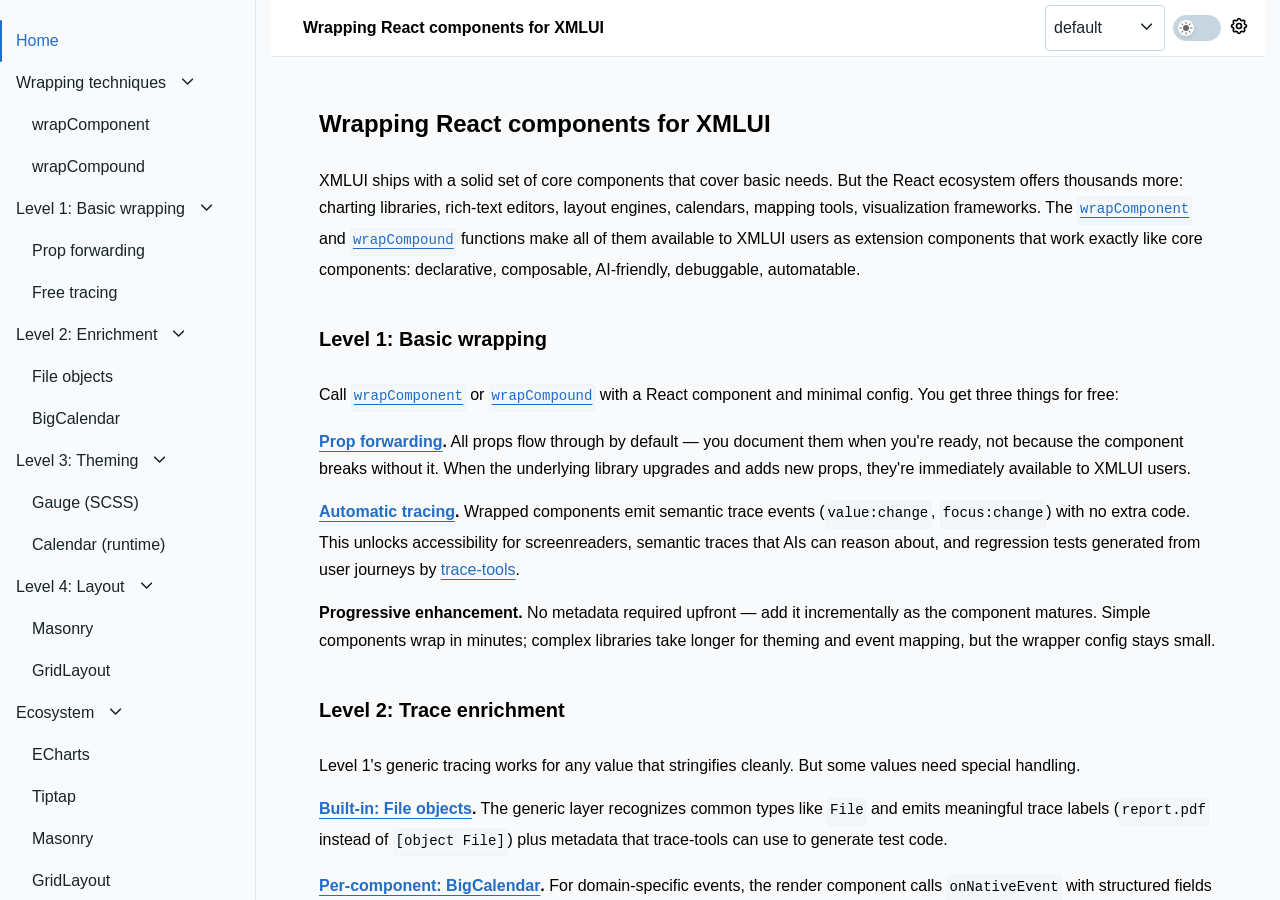
==== commit d453d288: "add layout section" ====
--- a/index.html
+++ b/index.html
@@ -10,6 +10,9 @@
   <script src="xmlui/xmlui-gauge.js"></script>
   <script src="xmlui/xmlui-echart.js"></script>
   <script src="xmlui/xmlui-tiptap-editor.js"></script>
+  <script src="xmlui/xmlui-masonry.js"></script>
+  <script src="xmlui/xmlui-grid-layout.js"></script>
+  <link rel="stylesheet" href="xmlui/xmlui-grid-layout.css">
   <link rel="stylesheet" href="xmlui/xmlui-calendar.css">
   <link rel="stylesheet" href="xmlui/xmlui-gauge.css">
   <link rel="stylesheet" href="xmlui/xmlui-echart.css">
--- a/xmlui/xmlui-grid-layout.css
+++ b/xmlui/xmlui-grid-layout.css
@@ -0,0 +1,184 @@
+.react-grid-layout {
+  position: relative;
+  transition: height 200ms ease;
+}
+.react-grid-item {
+  transition: all 200ms ease;
+  transition-property: left, top, width, height;
+}
+.react-grid-item img {
+  pointer-events: none;
+  user-select: none;
+}
+.react-grid-item.cssTransforms {
+  transition-property: transform, width, height;
+}
+.react-grid-item.resizing {
+  transition: none;
+  z-index: 1;
+  will-change: width, height;
+}
+
+.react-grid-item.react-draggable-dragging {
+  transition: none;
+  z-index: 3;
+  will-change: transform;
+}
+
+.react-grid-item.dropping {
+  visibility: hidden;
+}
+
+.react-grid-item.react-grid-placeholder {
+  background: red;
+  opacity: 0.2;
+  transition-duration: 100ms;
+  z-index: 2;
+  -webkit-user-select: none;
+  -moz-user-select: none;
+  -ms-user-select: none;
+  -o-user-select: none;
+  user-select: none;
+}
+
+.react-grid-item.react-grid-placeholder.placeholder-resizing {
+  transition: none;
+}
+
+.react-grid-item > .react-resizable-handle {
+  position: absolute;
+  width: 20px;
+  height: 20px;
+}
+
+.react-grid-item > .react-resizable-handle::after {
+  content: "";
+  position: absolute;
+  right: 3px;
+  bottom: 3px;
+  width: 5px;
+  height: 5px;
+  border-right: 2px solid rgba(0, 0, 0, 0.4);
+  border-bottom: 2px solid rgba(0, 0, 0, 0.4);
+}
+
+.react-resizable-hide > .react-resizable-handle {
+  display: none;
+}
+
+.react-grid-item > .react-resizable-handle.react-resizable-handle-sw {
+  bottom: 0;
+  left: 0;
+  cursor: sw-resize;
+  transform: rotate(90deg);
+}
+.react-grid-item > .react-resizable-handle.react-resizable-handle-se {
+  bottom: 0;
+  right: 0;
+  cursor: se-resize;
+}
+.react-grid-item > .react-resizable-handle.react-resizable-handle-nw {
+  top: 0;
+  left: 0;
+  cursor: nw-resize;
+  transform: rotate(180deg);
+}
+.react-grid-item > .react-resizable-handle.react-resizable-handle-ne {
+  top: 0;
+  right: 0;
+  cursor: ne-resize;
+  transform: rotate(270deg);
+}
+.react-grid-item > .react-resizable-handle.react-resizable-handle-w,
+.react-grid-item > .react-resizable-handle.react-resizable-handle-e {
+  top: 50%;
+  margin-top: -10px;
+  cursor: ew-resize;
+}
+.react-grid-item > .react-resizable-handle.react-resizable-handle-w {
+  left: 0;
+  transform: rotate(135deg);
+}
+.react-grid-item > .react-resizable-handle.react-resizable-handle-e {
+  right: 0;
+  transform: rotate(315deg);
+}
+.react-grid-item > .react-resizable-handle.react-resizable-handle-n,
+.react-grid-item > .react-resizable-handle.react-resizable-handle-s {
+  left: 50%;
+  margin-left: -10px;
+  cursor: ns-resize;
+}
+.react-grid-item > .react-resizable-handle.react-resizable-handle-n {
+  top: 0;
+  transform: rotate(225deg);
+}
+.react-grid-item > .react-resizable-handle.react-resizable-handle-s {
+  bottom: 0;
+  transform: rotate(45deg);
+}
+.react-resizable {
+  position: relative;
+}
+.react-resizable-handle {
+  position: absolute;
+  width: 20px;
+  height: 20px;
+  background-repeat: no-repeat;
+  background-origin: content-box;
+  box-sizing: border-box;
+  background-image: url('[data-uri]');
+  background-position: bottom right;
+  padding: 0 3px 3px 0;
+}
+.react-resizable-handle-sw {
+  bottom: 0;
+  left: 0;
+  cursor: sw-resize;
+  transform: rotate(90deg);
+}
+.react-resizable-handle-se {
+  bottom: 0;
+  right: 0;
+  cursor: se-resize;
+}
+.react-resizable-handle-nw {
+  top: 0;
+  left: 0;
+  cursor: nw-resize;
+  transform: rotate(180deg);
+}
+.react-resizable-handle-ne {
+  top: 0;
+  right: 0;
+  cursor: ne-resize;
+  transform: rotate(270deg);
+}
+.react-resizable-handle-w,
+.react-resizable-handle-e {
+  top: 50%;
+  margin-top: -10px;
+  cursor: ew-resize;
+}
+.react-resizable-handle-w {
+  left: 0;
+  transform: rotate(135deg);
+}
+.react-resizable-handle-e {
+  right: 0;
+  transform: rotate(315deg);
+}
+.react-resizable-handle-n,
+.react-resizable-handle-s {
+  left: 50%;
+  margin-left: -10px;
+  cursor: ns-resize;
+}
+.react-resizable-handle-n {
+  top: 0;
+  transform: rotate(225deg);
+}
+.react-resizable-handle-s {
+  bottom: 0;
+  transform: rotate(45deg);
+}
